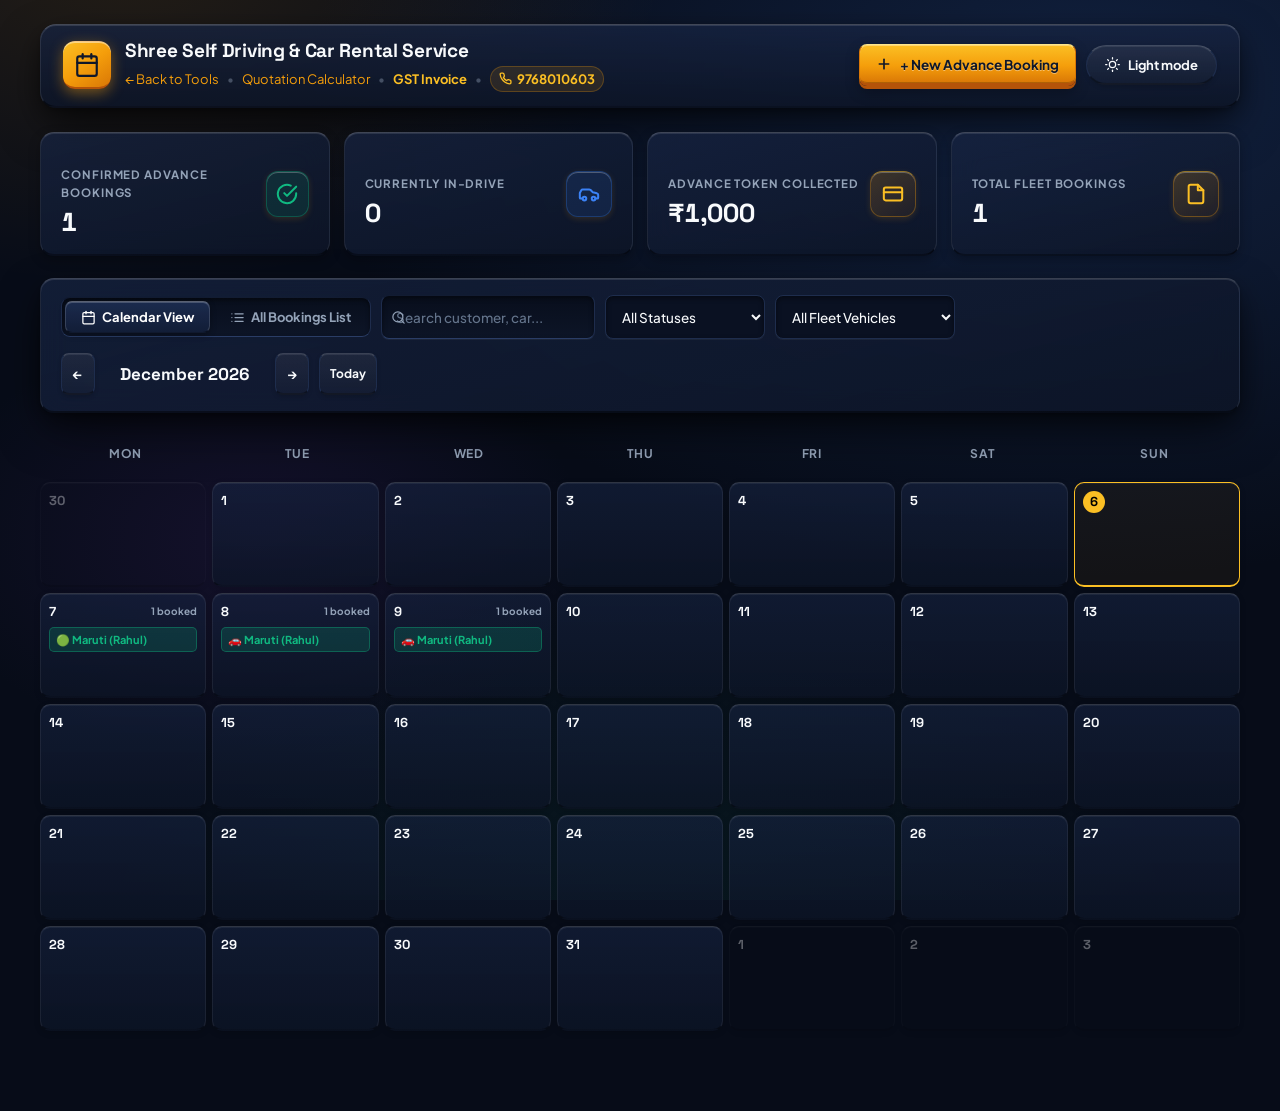
==== calendar/index.html @ 1578ca99 "Auto-sync: update project files (2026-11-17 01:02:43)" ====
<!DOCTYPE html>
<html lang="en">
<head>
<meta charset="utf-8">
<meta name="viewport" content="width=device-width, initial-scale=1">
<title>Booking Calendar &amp; Advance Bookings - Shree Self Driving</title>
<link rel="stylesheet" href="../styles.css">
<script src="../theme.js"></script>
<style>
/* Calendar & Bookings Dedicated Styling */
.cal-layout {
  display: flex;
  flex-direction: column;
  gap: 22px;
  margin-top: 18px;
}
.kpi-grid {
  display: grid;
  grid-template-columns: repeat(auto-fit, minmax(210px, 1fr));
  gap: 14px;
}
.kpi-card {
  padding: 18px 20px;
  display: flex;
  align-items: center;
  justify-content: space-between;
  border-radius: 14px;
  position: relative;
  overflow: hidden;
  background: linear-gradient(165deg, rgba(23, 36, 66, 0.75) 0%, rgba(13, 21, 39, 0.88) 100%);
  border: 1px solid rgba(255, 255, 255, 0.08);
  border-top: 1px solid rgba(255, 255, 255, 0.2);
  border-bottom: 2px solid rgba(0, 0, 0, 0.45);
  box-shadow: 0 4px 12px rgba(0, 0, 0, 0.25), inset 0 1px 0 rgba(255, 255, 255, 0.1);
  transition: transform 0.22s cubic-bezier(0.16, 1, 0.3, 1), box-shadow 0.22s ease, border-color 0.2s ease;
}
[data-theme="light"] .kpi-card {
  background: linear-gradient(165deg, #ffffff 0%, #f8fafc 100%);
  border: 1px solid #cbd5e1;
  border-top: 1px solid #ffffff;
  border-bottom: 2px solid #cbd5e1;
  box-shadow: 0 4px 12px rgba(15, 23, 42, 0.06), inset 0 1px 0 #ffffff;
}
.kpi-card:hover {
  transform: translateY(-3.5px);
  border-color: rgba(245, 158, 11, 0.45);
  box-shadow: 0 10px 24px rgba(0, 0, 0, 0.35), 0 0 16px rgba(245, 158, 11, 0.15), inset 0 1px 0 rgba(255, 255, 255, 0.2);
}
.kpi-info h4 {
  font-size: 11.5px;
  font-weight: 700;
  color: var(--text-muted);
  text-transform: uppercase;
  letter-spacing: 0.08em;
  margin-bottom: 6px;
}
.kpi-val {
  font-family: var(--font-display);
  font-size: 26px;
  font-weight: 800;
  color: var(--text-main);
  line-height: 1.1;
}
.kpi-icon {
  width: 46px;
  height: 46px;
  border-radius: 12px;
  display: flex;
  align-items: center;
  justify-content: center;
  background: linear-gradient(145deg, rgba(245, 158, 11, 0.2) 0%, rgba(217, 119, 6, 0.08) 100%);
  border: 1px solid rgba(245, 158, 11, 0.3);
  border-top: 1px solid rgba(251, 191, 36, 0.5);
  box-shadow: 0 2px 6px rgba(245, 158, 11, 0.15), inset 0 1px 0 rgba(255, 255, 255, 0.25);
  color: var(--accent-gold);
}
.kpi-card.emerald .kpi-icon { color: var(--emerald); background: var(--emerald-bg); border-color: rgba(16,185,129,0.3); }
.kpi-card.blue .kpi-icon { color: var(--blue); background: rgba(59,130,246,0.12); border-color: rgba(59,130,246,0.25); }

/* Control & Filter Bar */
.cal-toolbar {
  display: flex;
  flex-wrap: wrap;
  align-items: center;
  justify-content: space-between;
  gap: 14px;
  padding: 16px 20px;
  border-radius: 14px;
  border-top: 1px solid rgba(255, 255, 255, 0.18);
  box-shadow: var(--shadow-3d-card);
}
.cal-tools-left, .cal-tools-right {
  display: flex;
  align-items: center;
  gap: 10px;
  flex-wrap: wrap;
}
.view-tabs {
  display: flex;
  background: linear-gradient(180deg, #080e1c 0%, #0d1527 100%);
  border: 1px solid #1e2c4c;
  border-top: 1px solid #121c32;
  border-bottom: 1px solid #2a3d66;
  border-radius: 9px;
  padding: 3px;
  gap: 4px;
  box-shadow: inset 0 2px 4px rgba(0, 0, 0, 0.45);
}
.view-tab {
  padding: 7px 15px;
  font-size: 13px;
  font-weight: 700;
  border-radius: 7px;
  border: 1px solid transparent;
  background: transparent;
  color: var(--text-muted);
  cursor: pointer;
  transition: all 0.15s cubic-bezier(0.16, 1, 0.3, 1);
  display: inline-flex;
  align-items: center;
  gap: 6px;
}
.view-tab.active {
  background: linear-gradient(180deg, rgba(30, 48, 86, 0.85) 0%, rgba(19, 30, 56, 0.95) 100%);
  color: #ffffff;
  box-shadow: 0 2px 6px rgba(0, 0, 0, 0.3), inset 0 1px 0 rgba(255, 255, 255, 0.2);
  border: 1px solid rgba(255, 255, 255, 0.15);
  border-top: 1px solid rgba(255, 255, 255, 0.3);
  border-bottom: 1.5px solid rgba(0, 0, 0, 0.4);
}
.search-input {
  background: var(--input-bg);
  border: 1px solid var(--border);
  color: var(--text-main);
  padding: 7px 14px 7px 32px;
  border-radius: 8px;
  font-size: 13.5px;
  width: 220px;
  transition: border-color 0.15s;
}
.search-wrap {
  position: relative;
  display: flex;
  align-items: center;
}
.search-icon {
  position: absolute;
  left: 10px;
  width: 15px;
  height: 15px;
  color: var(--text-muted);
  pointer-events: none;
}

/* Month Navigation */
.month-nav {
  display: flex;
  align-items: center;
  gap: 10px;
}
.month-title {
  font-family: var(--font-display);
  font-size: 17px;
  font-weight: 800;
  color: var(--text-main);
  min-width: 160px;
  text-align: center;
}

/* Calendar Grid View */
.cal-month-wrap {
  display: flex;
  flex-direction: column;
  gap: 8px;
}
.cal-weekdays {
  display: grid;
  grid-template-columns: repeat(7, 1fr);
  text-align: center;
  padding: 10px 0;
  font-size: 12px;
  font-weight: 700;
  color: var(--text-muted);
  text-transform: uppercase;
  letter-spacing: 0.05em;
}
.cal-grid {
  display: grid;
  grid-template-columns: repeat(7, 1fr);
  gap: 6px;
}
.cal-day {
  min-height: 105px;
  background: linear-gradient(180deg, rgba(23, 36, 66, 0.6) 0%, rgba(13, 21, 39, 0.75) 100%);
  border: 1px solid rgba(255, 255, 255, 0.07);
  border-top: 1px solid rgba(255, 255, 255, 0.15);
  border-bottom: 2px solid rgba(0, 0, 0, 0.35);
  border-radius: 10px;
  padding: 8px;
  display: flex;
  flex-direction: column;
  gap: 5px;
  transition: all 0.2s cubic-bezier(0.16, 1, 0.3, 1);
  position: relative;
  cursor: pointer;
  box-shadow: 0 2px 6px rgba(0,0,0,0.15), inset 0 1px 0 rgba(255,255,255,0.06);
}
.cal-day:hover {
  transform: translateY(-2px);
  background: linear-gradient(180deg, rgba(27, 42, 77, 0.8) 0%, rgba(17, 26, 48, 0.9) 100%);
  border-color: var(--accent);
  box-shadow: 0 6px 14px rgba(0,0,0,0.3), 0 0 14px rgba(245, 158, 11, 0.15);
}
.cal-day.other-month {
  opacity: 0.35;
  background: transparent;
}
.cal-day.today {
  border-color: var(--accent-gold);
  background: rgba(245, 158, 11, 0.05);
}
.cal-day.today .day-num {
  background: var(--accent-gold);
  color: #000;
  font-weight: 800;
  border-radius: 50%;
  width: 22px;
  height: 22px;
  display: flex;
  align-items: center;
  justify-content: center;
}
.day-head {
  display: flex;
  justify-content: space-between;
  align-items: center;
  font-size: 12px;
  font-weight: 700;
}
.day-num {
  font-family: var(--font-display);
  font-size: 13px;
  color: var(--text-main);
}
.day-events {
  display: flex;
  flex-direction: column;
  gap: 4px;
  overflow: hidden;
}
.event-chip {
  font-size: 11px;
  font-weight: 700;
  padding: 3px 6px;
  border-radius: 5px;
  white-space: nowrap;
  overflow: hidden;
  text-overflow: ellipsis;
  display: flex;
  align-items: center;
  gap: 4px;
}
.event-chip.confirmed {
  background: rgba(16, 185, 129, 0.18);
  color: var(--emerald);
  border: 1px solid rgba(16, 185, 129, 0.35);
}
.event-chip.active {
  background: rgba(59, 130, 246, 0.18);
  color: #60a5fa;
  border: 1px solid rgba(59, 130, 246, 0.35);
}
.event-chip.completed {
  background: rgba(148, 163, 184, 0.15);
  color: var(--text-muted);
  border: 1px solid var(--border);
}
.event-chip.cancelled {
  background: rgba(239, 68, 68, 0.15);
  color: #f87171;
  border: 1px solid rgba(239, 68, 68, 0.35);
}

/* List / Table View */
.booking-list {
  display: flex;
  flex-direction: column;
  gap: 12px;
}
.booking-card {
  padding: 16px 20px;
  border-radius: 12px;
  display: grid;
  grid-template-columns: 2fr 2fr 1.5fr 1fr auto;
  gap: 16px;
  align-items: center;
  background: linear-gradient(165deg, rgba(23, 36, 66, 0.7) 0%, rgba(13, 21, 39, 0.85) 100%);
  border: 1px solid rgba(255, 255, 255, 0.08);
  border-top: 1px solid rgba(255, 255, 255, 0.18);
  border-bottom: 2px solid rgba(0, 0, 0, 0.45);
  box-shadow: 0 4px 10px rgba(0, 0, 0, 0.2), inset 0 1px 0 rgba(255, 255, 255, 0.08);
  transition: transform 0.2s cubic-bezier(0.16, 1, 0.3, 1), box-shadow 0.2s ease, border-color 0.2s ease;
}
.booking-card:hover {
  transform: translateY(-2.5px);
  border-color: rgba(245, 158, 11, 0.45);
  box-shadow: 0 8px 18px rgba(0, 0, 0, 0.35), 0 0 14px rgba(245, 158, 11, 0.12);
}
.b-cust h3 {
  font-size: 15px;
  font-weight: 800;
  color: var(--text-main);
  margin-bottom: 3px;
  display: flex;
  align-items: center;
  gap: 6px;
}
.b-phone {
  font-size: 13px;
  color: var(--text-muted);
  font-family: var(--font-mono);
}
.b-veh {
  display: flex;
  flex-direction: column;
  gap: 2px;
}
.b-veh-name {
  font-size: 14px;
  font-weight: 700;
  color: var(--accent-gold);
}
.b-veh-dates {
  font-size: 12.5px;
  color: var(--text-muted);
}
.b-fin {
  display: flex;
  flex-direction: column;
  gap: 3px;
}
.b-token {
  font-size: 13px;
  font-weight: 700;
  color: var(--emerald);
}
.b-bal {
  font-size: 12px;
  color: var(--text-muted);
}
.status-badge {
  display: inline-flex;
  align-items: center;
  gap: 5px;
  font-size: 11.5px;
  font-weight: 700;
  padding: 4px 10px;
  border-radius: 20px;
  text-transform: uppercase;
  letter-spacing: 0.05em;
  width: fit-content;
}
.status-badge.confirmed { background: rgba(16, 185, 129, 0.15); color: var(--emerald); border: 1px solid rgba(16, 185, 129, 0.35); }
.status-badge.active { background: rgba(59, 130, 246, 0.15); color: #60a5fa; border: 1px solid rgba(59, 130, 246, 0.35); }
.status-badge.completed { background: rgba(148, 163, 184, 0.15); color: var(--text-muted); border: 1px solid var(--border); }
.status-badge.cancelled { background: rgba(239, 68, 68, 0.15); color: #f87171; border: 1px solid rgba(239, 68, 68, 0.35); }

.b-actions {
  display: flex;
  align-items: center;
  gap: 6px;
}
.btn-icon {
  width: 34px;
  height: 34px;
  padding: 0;
  display: inline-flex;
  align-items: center;
  justify-content: center;
  border-radius: 8px;
}

/* Conflict Alert */
.conflict-alert {
  padding: 10px 14px;
  background: rgba(239, 68, 68, 0.15);
  border: 1px solid rgba(239, 68, 68, 0.4);
  color: #fca5a5;
  border-radius: 8px;
  font-size: 13px;
  font-weight: 600;
  display: none;
  align-items: center;
  gap: 8px;
  margin-top: 10px;
}
.conflict-alert.show {
  display: flex;
}

@media (max-width: 900px) {
  .booking-card {
    grid-template-columns: 1fr;
    gap: 12px;
  }
  .cal-day {
    min-height: 80px;
    padding: 4px;
  }
  .b-actions {
    flex-wrap: wrap;
  }
}

/* ==========================================================================
   Light Mode Complete Visibility & Contrast Audit Overrides for Calendar
   ========================================================================== */
[data-theme="light"] .cal-toolbar {
  background: #ffffff !important;
  border: 1.5px solid #cbd5e1 !important;
  box-shadow: 0 4px 14px rgba(15, 23, 42, 0.08) !important;
}

[data-theme="light"] .view-tabs {
  background: #f1f5f9 !important;
  border: 1.5px solid #cbd5e1 !important;
  box-shadow: inset 0 2px 4px rgba(15, 23, 42, 0.08) !important;
}

[data-theme="light"] .view-tab {
  color: #334155 !important;
  font-weight: 700 !important;
}

[data-theme="light"] .view-tab:hover {
  color: #0f172a !important;
  background: rgba(0, 0, 0, 0.04) !important;
}

[data-theme="light"] .view-tab.active {
  background: #ffffff !important;
  color: #0f172a !important;
  border: 1.5px solid #94a3b8 !important;
  box-shadow: 0 2px 6px rgba(15, 23, 42, 0.14) !important;
}

[data-theme="light"] .search-input {
  background: #ffffff !important;
  border: 1.5px solid #94a3b8 !important;
  color: #020617 !important;
  font-weight: 700 !important;
}

[data-theme="light"] .search-input::placeholder {
  color: #64748b !important;
}

[data-theme="light"] .search-icon {
  color: #475569 !important;
}

[data-theme="light"] .month-title {
  color: #020617 !important;
  font-weight: 800 !important;
}

[data-theme="light"] .cal-weekdays {
  color: #1e293b !important;
  font-weight: 800 !important;
}

[data-theme="light"] .cal-day {
  background: #ffffff !important;
  border: 1.5px solid #cbd5e1 !important;
  box-shadow: 0 2px 6px rgba(15, 23, 42, 0.05) !important;
}

[data-theme="light"] .cal-day:hover {
  background: #f8fafc !important;
  border-color: #b45309 !important;
  box-shadow: 0 6px 16px rgba(15, 23, 42, 0.1) !important;
}

[data-theme="light"] .cal-day.today {
  background: #fffbeb !important;
  border: 2px solid #d97706 !important;
}

[data-theme="light"] .cal-day.today .day-num {
  background: #d97706 !important;
  color: #ffffff !important;
  font-weight: 900 !important;
}

[data-theme="light"] .cal-day.other-month {
  background: #f1f5f9 !important;
  border-color: #e2e8f0 !important;
  opacity: 0.65 !important;
}

[data-theme="light"] .cal-day.other-month .day-num {
  color: #64748b !important;
}

[data-theme="light"] .day-num {
  color: #020617 !important;
  font-weight: 800 !important;
}

/* Event Chips inside Calendar Days */
[data-theme="light"] .event-chip.confirmed {
  background: #d1fae5 !important;
  color: #065f46 !important;
  border: 1px solid #10b981 !important;
  font-weight: 800 !important;
}

[data-theme="light"] .event-chip.active {
  background: #dbeafe !important;
  color: #1e40af !important;
  border: 1px solid #3b82f6 !important;
  font-weight: 800 !important;
}

[data-theme="light"] .event-chip.completed {
  background: #e2e8f0 !important;
  color: #1e293b !important;
  border: 1px solid #94a3b8 !important;
  font-weight: 800 !important;
}

[data-theme="light"] .event-chip.cancelled {
  background: #fee2e2 !important;
  color: #991b1b !important;
  border: 1px solid #ef4444 !important;
  font-weight: 800 !important;
}

/* List / Table View Booking Cards */
[data-theme="light"] .booking-card {
  background: #ffffff !important;
  border: 1.5px solid #cbd5e1 !important;
  box-shadow: 0 4px 14px rgba(15, 23, 42, 0.06) !important;
}

[data-theme="light"] .booking-card:hover {
  background: #f8fafc !important;
  border-color: #b45309 !important;
  box-shadow: 0 8px 20px rgba(15, 23, 42, 0.12) !important;
}

[data-theme="light"] .b-cust h3 {
  color: #020617 !important;
  font-weight: 800 !important;
}

[data-theme="light"] .b-phone {
  color: #334155 !important;
  font-weight: 700 !important;
}

[data-theme="light"] .b-veh-name {
  color: #92400e !important;
  font-weight: 800 !important;
}

[data-theme="light"] .b-veh-dates {
  color: #334155 !important;
  font-weight: 700 !important;
}

[data-theme="light"] .b-token {
  color: #047857 !important;
  font-weight: 800 !important;
}

[data-theme="light"] .b-bal {
  color: #475569 !important;
  font-weight: 700 !important;
}

/* Status Badges */
[data-theme="light"] .status-badge.confirmed {
  background: #d1fae5 !important;
  color: #065f46 !important;
  border: 1.5px solid #10b981 !important;
}

[data-theme="light"] .status-badge.active {
  background: #dbeafe !important;
  color: #1e40af !important;
  border: 1.5px solid #3b82f6 !important;
}

[data-theme="light"] .status-badge.completed {
  background: #e2e8f0 !important;
  color: #1e293b !important;
  border: 1.5px solid #94a3b8 !important;
}

[data-theme="light"] .status-badge.cancelled {
  background: #fee2e2 !important;
  color: #991b1b !important;
  border: 1.5px solid #ef4444 !important;
}

/* Conflict Alert */
[data-theme="light"] .conflict-alert {
  background: #fee2e2 !important;
  border: 1.5px solid #f87171 !important;
  color: #991b1b !important;
  font-weight: 700 !important;
}

/* KPI Summary Cards in Light Mode */
[data-theme="light"] .kpi-info h4 {
  color: #334155 !important;
  font-weight: 800 !important;
}

[data-theme="light"] .kpi-val {
  color: #020617 !important;
  font-weight: 900 !important;
}

[data-theme="light"] .kpi-icon {
  background: #f1f5f9 !important;
  border: 1.5px solid #cbd5e1 !important;
  color: #b45309 !important;
}

[data-theme="light"] .kpi-card.emerald .kpi-icon {
  background: #d1fae5 !important;
  border-color: #10b981 !important;
  color: #047857 !important;
}

[data-theme="light"] .kpi-card.blue .kpi-icon {
  background: #dbeafe !important;
  border-color: #3b82f6 !important;
  color: #1d4ed8 !important;
}

/* Modal in Light Mode */
[data-theme="light"] .modal-box {
  background: #ffffff !important;
  border: 1.5px solid #cbd5e1 !important;
  color: #020617 !important;
}

[data-theme="light"] .modal-box h2,
[data-theme="light"] .modal-box h3 {
  color: #020617 !important;
  font-weight: 900 !important;
}

[data-theme="light"] .modal-box label {
  color: #0f172a !important;
  font-weight: 700 !important;
}

</style>
</head>
<body>
<div class="wrap">
  <!-- ================= BRAND BAR ================= -->
  <header class="brandbar">
    <div class="brand-left">
      <div class="brand-icon-badge" aria-hidden="true">
        <svg viewBox="0 0 24 24" fill="none" stroke="currentColor" stroke-width="2" stroke-linecap="round" stroke-linejoin="round">
          <rect x="3" y="4" width="18" height="18" rx="2" ry="2"/><line x1="16" y1="2" x2="16" y2="6"/><line x1="8" y1="2" x2="8" y2="6"/><line x1="3" y1="10" x2="21" y2="10"/>
        </svg>
      </div>
      <div class="brand-text">
        <h1>Shree Self Driving &amp; Car Rental Service</h1>
        <p>
          <a href="../index.html">&larr; Back to Tools</a>
          <span style="opacity:.4;">&bull;</span>
          <a href="../quote/index.html">Quotation Calculator</a>
          <span style="opacity:.4;">&bull;</span>
          <a href="../invoice/index.html" style="color:var(--accent-gold); font-weight:700;">GST Invoice</a>
          <span style="opacity:.4;">&bull;</span>
          <a href="tel:9768010603" class="brand-phone-pill" title="Bookings">
            <svg viewBox="0 0 24 24" width="13" height="13" fill="none" stroke="currentColor" stroke-width="2.5" stroke-linecap="round" stroke-linejoin="round" aria-hidden="true"><path d="M22 16.92v3a2 2 0 0 1-2.18 2 19.79 19.79 0 0 1-8.63-3.07 19.5 19.5 0 0 1-6-6 19.79 19.79 0 0 1-3.07-8.67A2 2 0 0 1 4.11 2h3a2 2 0 0 1 2 1.72 12.84 12.84 0 0 0 .7 2.81 2 2 0 0 1-.45 2.11L8.09 9.91a16 16 0 0 0 6 6l1.27-1.27a2 2 0 0 1 2.11-.45 12.84 12.84 0 0 0 2.81.7A2 2 0 0 1 22 16.92z"/></svg>
            9768010603
          </a>
        </p>
      </div>
    </div>
    <div class="brand-actions">
      <button class="btn primary" id="btnOpenNewBooking" type="button" style="padding:8px 16px; font-weight:700;">
        <svg viewBox="0 0 24 24" width="16" height="16" fill="none" stroke="currentColor" stroke-width="2.5" stroke-linecap="round" stroke-linejoin="round"><line x1="12" y1="5" x2="12" y2="19"/><line x1="5" y1="12" x2="19" y2="12"/></svg>
        + New Advance Booking
      </button>
      <button class="theme-toggle" type="button" data-theme-toggle aria-label="Toggle theme">Light mode</button>
    </div>
  </header>

  <!-- ================= LAYOUT ================= -->
  <main class="cal-layout">
    
    <!-- KPI SUMMARY CARDS -->
    <div class="kpi-grid">
      <div class="card kpi-card emerald">
        <div class="kpi-info">
          <h4>Confirmed Advance Bookings</h4>
          <div class="kpi-val mono-nums" id="kpiConfirmed">0</div>
        </div>
        <div class="kpi-icon">
          <svg viewBox="0 0 24 24" width="22" height="22" fill="none" stroke="currentColor" stroke-width="2.2" stroke-linecap="round" stroke-linejoin="round"><path d="M22 11.08V12a10 10 0 1 1-5.93-9.14"/><polyline points="22 4 12 14.01 9 11.01"/></svg>
        </div>
      </div>
      <div class="card kpi-card blue">
        <div class="kpi-info">
          <h4>Currently In-Drive</h4>
          <div class="kpi-val mono-nums" id="kpiActive">0</div>
        </div>
        <div class="kpi-icon">
          <svg viewBox="0 0 24 24" width="22" height="22" fill="none" stroke="currentColor" stroke-width="2.2" stroke-linecap="round" stroke-linejoin="round"><path d="M19 17h2c.6 0 1-.4 1-1v-3c0-.9-.7-1.7-1.5-1.9C18.7 10.6 16 10 16 10s-1.3-1.4-2.2-2.3c-.5-.4-1.1-.7-1.8-.7H5c-.6 0-1.1.4-1.4.9l-1.5 2.8C2.1 10.8 2 11 2 11.2V16c0 .6.4 1 1 1h2"/><circle cx="7" cy="17" r="2"/><circle cx="17" cy="17" r="2"/></svg>
        </div>
      </div>
      <div class="card kpi-card">
        <div class="kpi-info">
          <h4>Advance Token Collected</h4>
          <div class="kpi-val mono-nums" id="kpiToken">₹0</div>
        </div>
        <div class="kpi-icon">
          <svg viewBox="0 0 24 24" width="22" height="22" fill="none" stroke="currentColor" stroke-width="2.2" stroke-linecap="round" stroke-linejoin="round"><rect x="2" y="5" width="20" height="14" rx="2"/><line x1="2" y1="10" x2="22" y2="10"/></svg>
        </div>
      </div>
      <div class="card kpi-card">
        <div class="kpi-info">
          <h4>Total Fleet Bookings</h4>
          <div class="kpi-val mono-nums" id="kpiTotal">0</div>
        </div>
        <div class="kpi-icon">
          <svg viewBox="0 0 24 24" width="22" height="22" fill="none" stroke="currentColor" stroke-width="2.2" stroke-linecap="round" stroke-linejoin="round"><path d="M14 2H6a2 2 0 0 0-2 2v16a2 2 0 0 0 2 2h12a2 2 0 0 0 2-2V8z"/><polyline points="14 2 14 8 20 8"/></svg>
        </div>
      </div>
    </div>

    <!-- TOOLBAR & VIEW SWITCHER -->
    <div class="card cal-toolbar">
      <div class="cal-tools-left">
        <div class="view-tabs">
          <button type="button" class="view-tab active" id="tabCalendar" data-view="calendar">
            <svg viewBox="0 0 24 24" width="15" height="15" fill="none" stroke="currentColor" stroke-width="2" stroke-linecap="round" stroke-linejoin="round"><rect x="3" y="4" width="18" height="18" rx="2" ry="2"/><line x1="16" y1="2" x2="16" y2="6"/><line x1="8" y1="2" x2="8" y2="6"/><line x1="3" y1="10" x2="21" y2="10"/></svg>
            Calendar View
          </button>
          <button type="button" class="view-tab" id="tabList" data-view="list">
            <svg viewBox="0 0 24 24" width="15" height="15" fill="none" stroke="currentColor" stroke-width="2" stroke-linecap="round" stroke-linejoin="round"><line x1="8" y1="6" x2="21" y2="6"/><line x1="8" y1="12" x2="21" y2="12"/><line x1="8" y1="18" x2="21" y2="18"/><line x1="3" y1="6" x2="3.01" y2="6"/><line x1="3" y1="12" x2="3.01" y2="12"/><line x1="3" y1="18" x2="3.01" y2="18"/></svg>
            All Bookings List
          </button>
        </div>

        <div class="search-wrap">
          <svg class="search-icon" viewBox="0 0 24 24" fill="none" stroke="currentColor" stroke-width="2" stroke-linecap="round" stroke-linejoin="round"><circle cx="11" cy="11" r="8"/><line x1="21" y1="21" x2="16.65" y2="16.65"/></svg>
          <input type="text" class="search-input" id="searchBox" placeholder="Search customer, car...">
        </div>

        <select id="filterStatus" class="search-input" style="width:160px; padding-left:12px;">
          <option value="">All Statuses</option>
          <option value="confirmed">Confirmed / Advance Paid</option>
          <option value="active">Active / In-Drive</option>
          <option value="completed">Completed / Returned</option>
          <option value="cancelled">Cancelled</option>
        </select>

        <select id="filterVehicle" class="search-input" style="width:180px; padding-left:12px;">
          <option value="">All Fleet Vehicles</option>
        </select>
      </div>

      <div class="cal-tools-right">
        <div class="month-nav" id="monthNav">
          <button class="btn ghost btn-icon" id="btnPrevMonth" title="Previous Month">&larr;</button>
          <div class="month-title" id="monthDisplay">Month Year</div>
          <button class="btn ghost btn-icon" id="btnNextMonth" title="Next Month">&rarr;</button>
          <button class="btn ghost" id="btnToday" style="padding:5px 10px; font-size:12px;">Today</button>
        </div>
      </div>
    </div>

    <!-- CALENDAR MONTH VIEW CONTAINER -->
    <div id="viewCalendarContainer" class="cal-month-wrap">
      <div class="cal-weekdays">
        <div>Mon</div><div>Tue</div><div>Wed</div><div>Thu</div><div>Fri</div><div>Sat</div><div>Sun</div>
      </div>
      <div class="cal-grid" id="calendarGrid"></div>
    </div>

    <!-- LIST VIEW CONTAINER -->
    <div id="viewListContainer" class="booking-list" style="display:none;"></div>

  </main>
</div>

<!-- ================= MODAL: ADD / EDIT ADVANCE BOOKING ================= -->
<div id="modalBooking" class="modal-backdrop" style="display:none;" role="dialog" aria-modal="true" aria-labelledby="modalBookingTitle">
  <div class="modal-box card" style="max-width:620px;">
    <div style="display:flex; justify-content:space-between; align-items:center; margin-bottom:18px;">
      <h3 id="modalBookingTitle" style="font-family:var(--font-display); font-size:20px; font-weight:800; color:var(--text-main); margin:0;">
        New Advance Booking
      </h3>
      <button type="button" class="btn ghost btn-icon" id="btnCloseBookingModal">&times;</button>
    </div>

    <form id="formBooking" autocomplete="off">
      <input type="hidden" id="bId" value="">

      <!-- Section: Customer -->
      <div class="grid2">
        <div class="field">
          <label for="bCustomerName">Customer Name *</label>
          <input type="text" id="bCustomerName" required placeholder="e.g. Rahul Sharma">
        </div>
        <div class="field">
          <label for="bCustomerPhone">WhatsApp Number *</label>
          <input type="tel" id="bCustomerPhone" required placeholder="e.g. 9876543210 (10 digits)">
        </div>
      </div>

      <!-- Section: Vehicle -->
      <div class="grid2">
        <div class="field">
          <label for="bVehicleSelect">Select Fleet Vehicle</label>
          <select id="bVehicleSelect">
            <option value="">-- Choose from Presets or Type Below --</option>
          </select>
        </div>
        <div class="field">
          <label for="bVehicleName">Vehicle Name *</label>
          <input type="text" id="bVehicleName" required placeholder="e.g. Swift VXi / WagonR / Ertiga">
        </div>
      </div>

      <!-- Section: Dates & Times -->
      <div class="grid2">
        <div class="field">
          <label for="bPickupDate">Pickup Date &amp; Time *</label>
          <div style="display:flex; gap:6px;">
            <input type="date" id="bPickupDate" required style="flex:1;">
            <input type="time" id="bPickupTime" value="10:00" style="width:110px;">
          </div>
        </div>
        <div class="field">
          <label for="bReturnDate">Return Date &amp; Time *</label>
          <div style="display:flex; gap:6px;">
            <input type="date" id="bReturnDate" required style="flex:1;">
            <input type="time" id="bReturnTime" value="20:00" style="width:110px;">
          </div>
        </div>
      </div>

      <!-- Live Vehicle Conflict Alert -->
      <div id="bConflictAlert" class="conflict-alert" role="alert">
        <svg viewBox="0 0 24 24" width="18" height="18" fill="none" stroke="currentColor" stroke-width="2"><path d="m21.73 18-8-14a2 2 0 0 0-3.48 0l-8 14A2 2 0 0 0 4 21h16a2 2 0 0 0 1.73-3Z"/><line x1="12" y1="9" x2="12" y2="13"/><line x1="12" y1="17" x2="12.01" y2="17"/></svg>
        <span id="bConflictText">Warning: This vehicle is already booked for overlapping dates!</span>
      </div>

      <!-- Section: Financials -->
      <div class="grid2" style="margin-top:12px;">
        <div class="field">
          <label for="bTotalAmount">Total Estimated Rental (₹)</label>
          <input type="number" id="bTotalAmount" placeholder="e.g. 6000" min="0">
        </div>
        <div class="field">
          <label for="bTokenAmount">Advance Token Paid (₹)</label>
          <input type="number" id="bTokenAmount" placeholder="e.g. 1000" min="0">
        </div>
      </div>

      <div class="grid2">
        <div class="field">
          <label for="bBalanceAmount">Balance Due at Handover (₹)</label>
          <input type="text" id="bBalanceAmount" readonly style="font-weight:700; color:var(--emerald); cursor:not-allowed;" value="₹0">
        </div>
        <div class="field">
          <label for="bStatus">Booking Status</label>
          <select id="bStatus">
            <option value="confirmed">Confirmed / Advance Paid</option>
            <option value="active">Active / In-Drive (Picked Up)</option>
            <option value="completed">Completed / Returned</option>
            <option value="cancelled">Cancelled</option>
          </select>
        </div>
      </div>

      <div class="field">
        <label for="bLocation">📍 Car Delivery Location</label>
        <input type="text" id="bLocation" list="bLocationList" placeholder="e.g. Panvel Station / Khanda Colony / Client Doorstep (or Office Pickup)">
        <datalist id="bLocationList"></datalist>
      </div>

      <div style="display:flex; justify-content:flex-end; gap:10px; margin-top:18px;">
        <button type="button" class="btn ghost" id="btnCancelBooking">Cancel</button>
        <button type="button" class="btn primary" id="btnSaveBooking" style="padding:10px 22px; font-weight:700;">
          Save Booking
        </button>
      </div>
    </form>
  </div>
</div>

<script src="../calc.js?v=20261117_05"></script>
<script>
(function () {
  'use strict';

  var BOOKINGS_KEY = 'sdr-bookings';
  var VEH_KEY = 'sdr-vehicles';

  var $ = function (id) { return document.getElementById(id); };
  var val = function (id) { return ($(id).value || '').trim(); };
  var esc = function (s) {
    return String(s == null ? '' : s).replace(/[&<>"']/g, function (c) {
      return { '&': '&amp;', '<': '&lt;', '>': '&gt;', '"': '&quot;', "'": '&#39;' }[c];
    });
  };

  var currentYear = new Date().getFullYear();
  var currentMonth = new Date().getMonth(); // 0-indexed
  var activeView = 'calendar'; // 'calendar' | 'list'

  /* Clean Phone Number Sanitizer */
  function cleanPhone(raw) {
    if (!raw) return '';
    var num = String(raw).replace(/\D/g, '');
    if (!num) return '';
    if (num.length === 11 && num.charAt(0) === '0') num = num.substring(1);
    if (num.length === 13 && num.substring(0, 3) === '910') num = '91' + num.substring(3);
    if (num.length === 10) num = '91' + num;
    return num;
  }

  /* Storage Operations */
  function loadBookings() {
    try {
      var data = localStorage.getItem(BOOKINGS_KEY);
      if (data) {
        var parsed = JSON.parse(data);
        if (Array.isArray(parsed)) return parsed;
      }
    } catch (e) {}
    // Seed initial realistic bookings if completely fresh
    var now = new Date();
    var y = now.getFullYear();
    var m = (now.getMonth() + 1).toString().padStart(2, '0');
    var d1 = Math.min(25, now.getDate() + 1).toString().padStart(2, '0');
    var d2 = Math.min(28, now.getDate() + 3).toString().padStart(2, '0');
    
    var initial = [
      {
        id: 'bk-' + Date.now(),
        customerName: 'Rahul Sharma',
        customerPhone: '9820198201',
        vehicleName: 'Maruti Swift VXi',
        pickupDate: y + '-' + m + '-' + d1,
        pickupTime: '10:00',
        returnDate: y + '-' + m + '-' + d2,
        returnTime: '20:00',
        totalAmount: 5500,
        tokenAmount: 1000,
        status: 'confirmed',
        location: 'Sector 17, Khanda Colony, Panvel',
        createdAt: new Date().toISOString()
      }
    ];
    saveBookings(initial);
    return initial;
  }

  function saveBookings(list) {
    try {
      localStorage.setItem(BOOKINGS_KEY, JSON.stringify(list));
    } catch (e) {}
  }

  var DEFAULT_FLEET = [
    { id: 'swift-vxi', name: 'Maruti Swift VXi', regNo: 'MH 46 BV 1001', fuel: 'Petrol', seats: '5 Seater', ratePerDay: '2000', extraHourRate: '150', kmPerDay: '300', extraKMRate: '9', token: '1000', deposit: '3000', deliveryCharges: '0', washingCharges: '0' },
    { id: 'wagonr-zxi', name: 'Maruti WagonR ZXi', regNo: 'MH 46 BV 1002', fuel: 'Petrol / CNG', seats: '5 Seater', ratePerDay: '1800', extraHourRate: '120', kmPerDay: '300', extraKMRate: '8', token: '1000', deposit: '3000', deliveryCharges: '0', washingCharges: '0' },
    { id: 'ertiga-zxi', name: 'Maruti Ertiga ZXi', regNo: 'MH 46 BV 1003', fuel: 'Petrol / CNG', seats: '7 Seater', ratePerDay: '3000', extraHourRate: '200', kmPerDay: '300', extraKMRate: '11', token: '1500', deposit: '4000', deliveryCharges: '0', washingCharges: '0' },
    { id: 'creta-sx', name: 'Hyundai Creta SX', regNo: 'MH 46 BV 1004', fuel: 'Diesel', seats: '5 Seater', ratePerDay: '3500', extraHourRate: '250', kmPerDay: '300', extraKMRate: '12', token: '2000', deposit: '5000', deliveryCharges: '0', washingCharges: '0' },
    { id: 'thar-4x4', name: 'Mahindra Thar 4x4', regNo: 'MH 46 BV 1005', fuel: 'Diesel AT', seats: '4 Seater', ratePerDay: '4500', extraHourRate: '300', kmPerDay: '300', extraKMRate: '15', token: '2000', deposit: '6000', deliveryCharges: '0', washingCharges: '0' },
    { id: 'scorpio-n', name: 'Mahindra Scorpio-N', regNo: 'MH 46 BV 1006', fuel: 'Diesel', seats: '7 Seater', ratePerDay: '4000', extraHourRate: '250', kmPerDay: '300', extraKMRate: '14', token: '2000', deposit: '5000', deliveryCharges: '0', washingCharges: '0' }
  ];

  function loadVehicles() {
    if (window.RentalCalc && typeof window.RentalCalc.loadFleet === 'function') {
      try {
        return window.RentalCalc.loadFleet();
      } catch (e) {
        console.warn('RentalCalc.loadFleet error:', e);
      }
    }
    try {
      var raw = localStorage.getItem('sdr-vehicles');
      if (raw) {
        var parsed = JSON.parse(raw);
        if (Array.isArray(parsed) && parsed.length > 0) return parsed;
      }
    } catch (e) {}
    return DEFAULT_FLEET.slice();
  }

  function saveVehicles(list) {
    try {
      localStorage.setItem('sdr-vehicles', JSON.stringify(list));
    } catch (e) {}
    if (window.RentalCalc && typeof window.RentalCalc.saveFleet === 'function') {
      try {
        window.RentalCalc.saveFleet(list);
      } catch (e) {}
    }
  }

  function findVehicleHelper(idOrName) {
    if (window.RentalCalc && typeof window.RentalCalc.findVehicle === 'function') {
      try {
        var found = window.RentalCalc.findVehicle(idOrName);
        if (found) return found;
      } catch (e) {}
    }
    var list = loadVehicles();
    var q = String(idOrName || '').toLowerCase().trim();
    return list.find(function (v) {
      return (v.id && v.id.toLowerCase() === q) ||
             (v.name && v.name.toLowerCase() === q) ||
             (v.name && v.name.toLowerCase().indexOf(q) !== -1);
    }) || null;
  }

  /* Populate Vehicle Dropdown in Modal and Filter Bar */
  function populateVehicleSelect() {
    var list = loadVehicles();
    var sel = $('bVehicleSelect');
    if (sel) {
      sel.innerHTML = '<option value="">-- Choose from Fleet Presets or Type Below --</option>';
      list.forEach(function (v) {
        var opt = document.createElement('option');
        opt.value = v.id;
        opt.textContent = v.name + (v.fuel ? ' (' + v.fuel + ')' : '') + (v.ratePerDay ? ' - ₹' + v.ratePerDay + '/day' : '') + (v.regNo ? ' [' + v.regNo + ']' : '');
        sel.appendChild(opt);
      });
    }

    var filterVeh = $('filterVehicle');
    if (filterVeh) {
      var curr = filterVeh.value;
      var h = '<option value="">All Fleet Vehicles</option>';
      list.forEach(function (v) {
        var isSel = (v.name === curr || v.id === curr) ? ' selected' : '';
        h += '<option value="' + esc(v.name) + '"' + isSel + '>' + esc(v.name) + (v.regNo ? ' [' + esc(v.regNo) + ']' : '') + '</option>';
      });
      filterVeh.innerHTML = h;
    }
  }

  $('bVehicleSelect').addEventListener('change', function () {
    var idOrName = this.value;
    if (idOrName) {
      var v = findVehicleHelper(idOrName);
      if (v) {
        $('bVehicleName').value = v.name;
        if (v.token && !val('bTokenAmount')) $('bTokenAmount').value = v.token;
        var p = val('bPickupDate');
        var r = val('bReturnDate');
        if (p && r && v.ratePerDay) {
          var d1 = new Date(p);
          var d2 = new Date(r);
          var diff = d2.getTime() - d1.getTime();
          var days = Math.max(1, Math.round(diff / (1000 * 60 * 60 * 24)));
          $('bTotalAmount').value = days * Number(v.ratePerDay);
        }
        updateBalanceDisplay();
      }
      checkConflict();
    }
  });

  function populateDeliveryPoints() {
    if (!window.RentalCalc || typeof window.RentalCalc.loadDeliveryPoints !== 'function') return;
    var list = window.RentalCalc.loadDeliveryPoints();
    var dl = $('bLocationList');
    if (!dl) return;
    var html = '';
    list.forEach(function (loc) {
      html += '<option value="' + esc(loc) + '">';
    });
    dl.innerHTML = html;
  }

  window.addEventListener('storage', function (e) {
    var vehKey = (window.RentalCalc && window.RentalCalc.VEH_STORAGE_KEY) || 'sdr-vehicles';
    var locKey = (window.RentalCalc && window.RentalCalc.LOC_STORAGE_KEY) || 'sdr-delivery-points';
    if (e.key === vehKey) {
      populateVehicleSelect();
    }
    if (e.key === locKey) {
      populateDeliveryPoints();
    }
  });

  var isHandlingFleetEvent = false;
  window.addEventListener('sdr-fleet-updated', function () {
    if (isHandlingFleetEvent) return;
    isHandlingFleetEvent = true;
    try {
      populateVehicleSelect();
    } finally {
      isHandlingFleetEvent = false;
    }
  });

  var isHandlingPointsEvent = false;
  window.addEventListener('sdr-delivery-points-updated', function () {
    if (isHandlingPointsEvent) return;
    isHandlingPointsEvent = true;
    try {
      populateDeliveryPoints();
    } finally {
      isHandlingPointsEvent = false;
    }
  });

  /* Auto-calculate balance in modal */
  function updateBalanceDisplay() {
    var total = parseFloat(val('bTotalAmount')) || 0;
    var token = parseFloat(val('bTokenAmount')) || 0;
    var bal = Math.max(0, total - token);
    $('bBalanceAmount').value = '₹' + bal.toLocaleString('en-IN');
  }

  $('bTotalAmount').addEventListener('input', updateBalanceDisplay);
  $('bTokenAmount').addEventListener('input', updateBalanceDisplay);

  /* Conflict Detection for overlapping bookings on same vehicle */
  function checkConflict() {
    var veh = val('bVehicleName').toLowerCase();
    var pDate = val('bPickupDate');
    var rDate = val('bReturnDate');
    var bId = val('bId');

    var alertEl = $('bConflictAlert');
    var textEl = $('bConflictText');

    if (!veh || !pDate || !rDate) {
      alertEl.classList.remove('show');
      return false;
    }

    var bookings = loadBookings();
    var conflict = bookings.find(function (b) {
      if (b.id === bId) return false;
      if (b.status === 'cancelled' || b.status === 'completed') return false;
      if ((b.vehicleName || '').toLowerCase() !== veh) return false;

      // Check date overlaps
      var bStart = b.pickupDate;
      var bEnd = b.returnDate;
      return (pDate <= bEnd && rDate >= bStart);
    });

    if (conflict) {
      textEl.textContent = '⚠️ Attention: "' + conflict.vehicleName + '" is already booked by ' + conflict.customerName + ' (' + conflict.pickupDate + ' to ' + conflict.returnDate + ')!';
      alertEl.classList.add('show');
      return true;
    } else {
      alertEl.classList.remove('show');
      return false;
    }
  }

  $('bVehicleName').addEventListener('input', checkConflict);
  $('bPickupDate').addEventListener('change', checkConflict);
  $('bReturnDate').addEventListener('change', checkConflict);

  /* WhatsApp Confirmation Sender */
  function sendWhatsAppConfirmation(b) {
    var clean = cleanPhone(b.customerPhone);
    var balance = Math.max(0, (b.totalAmount || 0) - (b.tokenAmount || 0));

    var lines = [
      '🚗 *SHREE SELF DRIVING & CAR RENTAL SERVICE*',
      '━━━━━━━━━━━━━━━━━━━━',
      '✅ *ADVANCE BOOKING CONFIRMATION*',
      '━━━━━━━━━━━━━━━━━━━━',
      '👤 *Customer:* ' + b.customerName,
      '🚙 *Vehicle:* ' + b.vehicleName,
      '📅 *Pickup:* ' + b.pickupDate + ' (' + (b.pickupTime || '10:00 AM') + ')',
      '📅 *Return:* ' + b.returnDate + ' (' + (b.returnTime || '08:00 PM') + ')',
      '━━━━━━━━━━━━━━━━━━━━',
      '💰 *Estimated Rental:* ₹' + (b.totalAmount || 0).toLocaleString('en-IN'),
      '💳 *Advance Token Received:* ₹' + (b.tokenAmount || 0).toLocaleString('en-IN'),
      '💵 *Balance Due at Handover:* ₹' + balance.toLocaleString('en-IN'),
      '━━━━━━━━━━━━━━━━━━━━',
      '📍 *Car Delivery Location:* ' + (b.location || 'Sector 17, Khanda Colony, Panvel (Office Pickup)'),
      '📞 *Bookings & Enquiries:* +91 9768010603',
      '',
      '🙏 *Thank you for booking with Shree Self Driving! Have a safe trip!*'
    ];

    var text = encodeURIComponent(lines.join('\n'));
    var isMobile = /Android|iPhone|iPad|iPod|Windows Phone|webOS|BlackBerry/i.test(navigator.userAgent);

    if (isMobile) {
      window.location.href = clean ? 'https://wa.me/' + clean + '?text=' + text : 'https://wa.me/?text=' + text;
    } else {
      var deskUrl = clean ? 'https://web.whatsapp.com/send?phone=' + clean + '&text=' + text : 'https://web.whatsapp.com/send?text=' + text;
      var w = window.open(deskUrl, '_blank');
      if (!w || w.closed || typeof w.closed === 'undefined') {
        window.location.href = clean ? 'https://wa.me/' + clean + '?text=' + text : 'https://wa.me/?text=' + text;
      }
    }
  }

  /* Send to Quotation Calculator */
  function openInInvoiceGenerator(b) {
    var p = new URLSearchParams();
    if (b.customerName) p.set('customerName', b.customerName);
    if (b.customerPhone) p.set('customerPhone', b.customerPhone);
    if (b.vehicleName) p.set('vehName', b.vehicleName);
    if (b.pickupDate) p.set('pickupDate', b.pickupDate);
    if (b.returnDate) p.set('returnDate', b.returnDate);
    if (b.location) p.set('deliveryLocation', b.location);
    if (b.tokenAmount) p.set('token', b.tokenAmount);
    if (b.totalAmount) p.set('dayRate', b.totalAmount);
    window.location.href = '../invoice/index.html?' + p.toString();
  }

  function openInQuotationCalculator(b) {
    var params = new URLSearchParams();
    if (b.customerName) params.set('customerName', b.customerName);
    if (b.customerPhone) params.set('customerPhone', b.customerPhone);
    if (b.vehicleName) params.set('vehName', b.vehicleName);
    if (b.pickupDate) params.set('pickupDate', b.pickupDate);
    if (b.returnDate) params.set('returnDate', b.returnDate);
    if (b.location) params.set('deliveryLocation', b.location);
    if (b.tokenAmount) params.set('token', b.tokenAmount);

    window.location.href = '../quote/index.html?' + params.toString();
  }

  /* Render KPI Cards */
  function renderKPIs(list) {
    var confirmed = 0;
    var active = 0;
    var totalToken = 0;

    list.forEach(function (b) {
      if (b.status === 'confirmed') confirmed++;
      if (b.status === 'active') active++;
      if (b.status !== 'cancelled') totalToken += (Number(b.tokenAmount) || 0);
    });

    $('kpiConfirmed').textContent = confirmed;
    $('kpiActive').textContent = active;
    $('kpiToken').textContent = '₹' + totalToken.toLocaleString('en-IN');
    $('kpiTotal').textContent = list.length;
  }

  /* Render Calendar View */
  function renderCalendar(bookings) {
    var grid = $('calendarGrid');
    grid.innerHTML = '';

    var firstDay = new Date(currentYear, currentMonth, 1);
    var lastDay = new Date(currentYear, currentMonth + 1, 0);

    // Days in previous month
    var startDayIndex = (firstDay.getDay() + 6) % 7; // Monday = 0
    var prevMonthLastDay = new Date(currentYear, currentMonth, 0).getDate();

    // Month display label
    var monthNames = ['January', 'February', 'March', 'April', 'May', 'June', 'July', 'August', 'September', 'October', 'November', 'December'];
    $('monthDisplay').textContent = monthNames[currentMonth] + ' ' + currentYear;

    var today = new Date();
    var todayISO = today.getFullYear() + '-' + String(today.getMonth() + 1).padStart(2, '0') + '-' + String(today.getDate()).padStart(2, '0');

    // Filter bookings based on search, status & vehicle filter
    var query = val('searchBox').toLowerCase();
    var statusFilter = $('filterStatus').value;
    var vehFilter = $('filterVehicle') ? $('filterVehicle').value.toLowerCase() : '';

    var filtered = bookings.filter(function (b) {
      if (statusFilter && b.status !== statusFilter) return false;
      if (vehFilter && (b.vehicleName || '').toLowerCase().indexOf(vehFilter) === -1) return false;
      if (query) {
        var match = (b.customerName || '').toLowerCase().indexOf(query) !== -1 ||
                    (b.customerPhone || '').indexOf(query) !== -1 ||
                    (b.vehicleName || '').toLowerCase().indexOf(query) !== -1;
        if (!match) return false;
      }
      return true;
    });

    // Cells from prev month
    for (var i = startDayIndex - 1; i >= 0; i--) {
      var d = prevMonthLastDay - i;
      var cell = document.createElement('div');
      cell.className = 'cal-day other-month';
      cell.innerHTML = '<div class="day-head"><span class="day-num">' + d + '</span></div>';
      grid.appendChild(cell);
    }

    // Current month cells
    for (var day = 1; day <= lastDay.getDate(); day++) {
      var cellDayISO = currentYear + '-' + String(currentMonth + 1).padStart(2, '0') + '-' + String(day).padStart(2, '0');
      var isToday = (cellDayISO === todayISO);

      var cell = document.createElement('div');
      cell.className = 'cal-day' + (isToday ? ' today' : '');
      cell.setAttribute('data-date', cellDayISO);

      var dayBookings = filtered.filter(function (b) {
        return (cellDayISO >= b.pickupDate && cellDayISO <= b.returnDate);
      });

      var eventsHtml = dayBookings.map(function (b) {
        var isPickup = (cellDayISO === b.pickupDate);
        var icon = isPickup ? '🟢' : '🚗';
        return '<div class="event-chip ' + (b.status || 'confirmed') + '" title="' + b.vehicleName + ' - ' + b.customerName + ' (₹' + (b.tokenAmount || 0) + ' Token)">' +
                 icon + ' ' + b.vehicleName.split(' ')[0] + ' (' + b.customerName.split(' ')[0] + ')' +
               '</div>';
      }).join('');

      cell.innerHTML = '<div class="day-head">' +
                         '<span class="day-num">' + day + '</span>' +
                         (dayBookings.length ? '<span style="font-size:10px; color:var(--text-muted);">' + dayBookings.length + ' booked</span>' : '') +
                       '</div>' +
                       '<div class="day-events">' + eventsHtml + '</div>';

      // Click on day cell to quickly add booking on this date
      (function (dateStr) {
        cell.addEventListener('click', function () {
          openAddModal(dateStr);
        });
      })(cellDayISO);

      grid.appendChild(cell);
    }

    // Remaining cells to complete 35 or 42 grid
    var totalCells = startDayIndex + lastDay.getDate();
    var nextMonthDays = (7 - (totalCells % 7)) % 7;
    for (var n = 1; n <= nextMonthDays; n++) {
      var cell = document.createElement('div');
      cell.className = 'cal-day other-month';
      cell.innerHTML = '<div class="day-head"><span class="day-num">' + n + '</span></div>';
      grid.appendChild(cell);
    }
  }

  /* Render List View */
  function renderList(bookings) {
    var container = $('viewListContainer');
    container.innerHTML = '';

    var query = val('searchBox').toLowerCase();
    var statusFilter = $('filterStatus').value;
    var vehFilter = $('filterVehicle') ? $('filterVehicle').value.toLowerCase() : '';

    var filtered = bookings.filter(function (b) {
      if (statusFilter && b.status !== statusFilter) return false;
      if (vehFilter && (b.vehicleName || '').toLowerCase().indexOf(vehFilter) === -1) return false;
      if (query) {
        var match = (b.customerName || '').toLowerCase().indexOf(query) !== -1 ||
                    (b.customerPhone || '').indexOf(query) !== -1 ||
                    (b.vehicleName || '').toLowerCase().indexOf(query) !== -1;
        if (!match) return false;
      }
      return true;
    });

    if (filtered.length === 0) {
      container.innerHTML = '<div class="card" style="padding:40px; text-align:center; color:var(--text-muted);">' +
        '<h3>No advance bookings found</h3><p style="font-size:13px; margin-top:4px;">Click "+ New Advance Booking" to schedule a customer pickup.</p></div>';
      return;
    }

    // Sort upcoming pickups first
    filtered.sort(function (a, b) {
      return (a.pickupDate || '').localeCompare(b.pickupDate || '');
    });

    filtered.forEach(function (b) {
      var balance = Math.max(0, (b.totalAmount || 0) - (b.tokenAmount || 0));

      var card = document.createElement('div');
      card.className = 'card booking-card';

      var statusLabel = {
        'confirmed': 'Advance Paid',
        'active': 'In-Drive',
        'completed': 'Completed',
        'cancelled': 'Cancelled'
      }[b.status] || b.status;

      card.innerHTML =
        '<div class="b-cust">' +
          '<h3>' + b.customerName + '</h3>' +
          '<div class="b-phone">📱 +91 ' + b.customerPhone + '</div>' +
          (b.location ? '<div style="font-size:12px; color:var(--accent-gold); font-weight:600; margin-top:3px;">📍 Delivery: ' + esc(b.location) + '</div>' : '') +
        '</div>' +
        '<div class="b-veh">' +
          '<div class="b-veh-name">🚗 ' + b.vehicleName + '</div>' +
          '<div class="b-veh-dates">📅 ' + b.pickupDate + ' ' + (b.pickupTime || '') + ' &rarr; ' + b.returnDate + ' ' + (b.returnTime || '') + '</div>' +
        '</div>' +
        '<div class="b-fin">' +
          '<div class="b-token mono-nums">✅ Token: ₹' + (b.tokenAmount || 0).toLocaleString('en-IN') + '</div>' +
          '<div class="b-bal mono-nums">Balance Due: ₹' + balance.toLocaleString('en-IN') + '</div>' +
        '</div>' +
        '<div>' +
          '<span class="status-badge ' + (b.status || 'confirmed') + '">' + statusLabel + '</span>' +
        '</div>' +
        '<div class="b-actions">' +
          '<button class="btn wa btn-icon" title="Send Confirmation to WhatsApp" data-wa="' + b.id + '">' +
            '<svg viewBox="0 0 24 24" width="16" height="16" fill="currentColor"><path d="M17.472 14.382c-.297-.149-1.758-.867-2.03-.967-.273-.099-.471-.148-.67.15-.197.297-.767.966-.94 1.164-.173.199-.347.223-.644.075-.297-.15-1.255-.463-2.39-1.475-.883-.788-1.48-1.761-1.653-2.059-.173-.297-.018-.458.13-.606.134-.133.298-.347.446-.52.149-.174.198-.298.298-.497.099-.198.05-.371-.025-.52-.075-.149-.669-1.612-.916-2.207-.242-.579-.487-.5-.669-.51-.173-.008-.371-.01-.57-.01-.198 0-.52.074-.792.372-.272.297-1.04 1.016-1.04 2.479 0 1.462 1.065 2.875 1.213 3.074.149.198 2.096 3.2 5.077 4.487.709.306 1.262.489 1.694.625.712.227 1.36.195 1.871.118.571-.085 1.758-.719 2.006-1.413.248-.694.248-1.289.173-1.413-.074-.124-.272-.198-.57-.347m-5.421 7.403h-.004a9.87 9.87 0 01-5.031-1.378l-.361-.214-3.741.982.998-3.648-.235-.374a9.86 9.86 0 01-1.51-5.26c.001-5.45 4.436-9.884 9.888-9.884 2.64 0 5.122 1.03 6.988 2.898a9.825 9.825 0 012.893 6.994c-.003 5.45-4.437 9.884-9.888 9.884m8.413-18.297A11.815 11.815 0 0012.05 0C5.495 0 .16 5.335.157 11.892c0 2.096.547 4.142 1.588 5.945L.057 24l6.305-1.654a11.882 11.882 0 005.683 1.448h.005c6.554 0 11.89-5.335 11.893-11.893a11.821 11.821 0 00-3.48-8.413Z"/></svg>' +
          '</button>' +
          '<button class="btn ghost btn-icon" title="Convert to GST Tax Invoice" data-invoice="' + b.id + '">' +
            '<svg viewBox="0 0 24 24" width="16" height="16" fill="none" stroke="currentColor" stroke-width="2" stroke-linecap="round" stroke-linejoin="round"><path d="M14 2H6a2 2 0 0 0-2 2v16a2 2 0 0 0 2 2h12a2 2 0 0 0 2-2V8z"/><polyline points="14 2 14 8 20 8"/><line x1="16" y1="13" x2="8" y2="13"/><line x1="16" y1="17" x2="8" y2="17"/><polyline points="10 9 9 9 8 9"/></svg>' +
          '</button>' +
          '<button class="btn ghost btn-icon" title="Open in Quotation Calculator" data-quote="' + b.id + '">' +
            '<svg viewBox="0 0 24 24" width="16" height="16" fill="none" stroke="currentColor" stroke-width="2" stroke-linecap="round" stroke-linejoin="round"><path d="M14 2H6a2 2 0 0 0-2 2v16a2 2 0 0 0 2 2h12a2 2 0 0 0 2-2V8z"/><polyline points="14 2 14 8 20 8"/><line x1="16" y1="13" x2="8" y2="13"/><line x1="16" y1="17" x2="8" y2="17"/></svg>' +
          '</button>' +
          '<button class="btn ghost btn-icon" title="Edit Booking" data-edit="' + b.id + '">' +
            '<svg viewBox="0 0 24 24" width="15" height="15" fill="none" stroke="currentColor" stroke-width="2" stroke-linecap="round" stroke-linejoin="round"><path d="M11 4H4a2 2 0 0 0-2 2v14a2 2 0 0 0 2 2h14a2 2 0 0 0 2-2v-7"/><path d="M18.5 2.5a2.121 2.121 0 0 1 3 3L12 15l-4 1 1-4 9.5-9.5z"/></svg>' +
          '</button>' +
          '<button class="btn ghost btn-icon" style="color:var(--red);" title="Delete Booking" data-del="' + b.id + '">' +
            '<svg viewBox="0 0 24 24" width="15" height="15" fill="none" stroke="currentColor" stroke-width="2" stroke-linecap="round" stroke-linejoin="round"><polyline points="3 6 5 6 21 6"/><path d="M19 6v14a2 2 0 0 1-2 2H7a2 2 0 0 1-2-2V6m3 0V4a2 2 0 0 1 2-2h4a2 2 0 0 1 2 2v2"/></svg>' +
          '</button>' +
        '</div>';

      container.appendChild(card);
    });

    // Wire action buttons
    container.querySelectorAll('[data-wa]').forEach(function (btn) {
      btn.addEventListener('click', function () {
        var id = this.getAttribute('data-wa');
        var b = bookings.find(function (item) { return item.id === id; });
        if (b) sendWhatsAppConfirmation(b);
      });
    });

    container.querySelectorAll('[data-invoice]').forEach(function (btn) {
      btn.addEventListener('click', function () {
        var id = this.getAttribute('data-invoice');
        var b = bookings.find(function (item) { return item.id === id; });
        if (b) openInInvoiceGenerator(b);
      });
    });

    container.querySelectorAll('[data-quote]').forEach(function (btn) {
      btn.addEventListener('click', function () {
        var id = this.getAttribute('data-quote');
        var b = bookings.find(function (item) { return item.id === id; });
        if (b) openInQuotationCalculator(b);
      });
    });

    container.querySelectorAll('[data-edit]').forEach(function (btn) {
      btn.addEventListener('click', function () {
        var id = this.getAttribute('data-edit');
        var b = bookings.find(function (item) { return item.id === id; });
        if (b) openEditModal(b);
      });
    });

    container.querySelectorAll('[data-del]').forEach(function (btn) {
      btn.addEventListener('click', function () {
        var id = this.getAttribute('data-del');
        var b = bookings.find(function (item) { return item.id === id; });
        if (b && confirm('Are you sure you want to delete booking for ' + b.customerName + ' (' + b.vehicleName + ')?')) {
          var updated = bookings.filter(function (item) { return item.id !== id; });
          saveBookings(updated);
          refresh();
        }
      });
    });
  }

  function refresh() {
    var bookings = loadBookings();
    renderKPIs(bookings);
    if (activeView === 'calendar') {
      $('viewCalendarContainer').style.display = 'flex';
      $('viewListContainer').style.display = 'none';
      renderCalendar(bookings);
    } else {
      $('viewCalendarContainer').style.display = 'none';
      $('viewListContainer').style.display = 'flex';
      renderList(bookings);
    }
  }

  /* Modal Handlers */
  function openAddModal(defaultDate) {
    populateVehicleSelect();
    $('formBooking').reset();
    $('bId').value = '';
    $('modalBookingTitle').textContent = 'New Advance Booking';
    $('bStatus').value = 'confirmed';
    $('bConflictAlert').classList.remove('show');

    var d = defaultDate || new Date().toISOString().split('T')[0];
    $('bPickupDate').value = d;
    $('bPickupTime').value = '10:00';

    // Default return next day
    var next = new Date(d);
    next.setDate(next.getDate() + 1);
    $('bReturnDate').value = next.toISOString().split('T')[0];
    $('bReturnTime').value = '20:00';

    updateBalanceDisplay();
    $('modalBooking').style.display = 'flex';
  }

  function openEditModal(b) {
    populateVehicleSelect();
    $('bId').value = b.id;
    $('modalBookingTitle').textContent = 'Edit Advance Booking';
    $('bCustomerName').value = b.customerName || '';
    $('bCustomerPhone').value = b.customerPhone || '';
    $('bVehicleName').value = b.vehicleName || '';
    $('bVehicleSelect').value = b.vehicleName || '';
    $('bPickupDate').value = b.pickupDate || '';
    $('bPickupTime').value = b.pickupTime || '10:00';
    $('bReturnDate').value = b.returnDate || '';
    $('bReturnTime').value = b.returnTime || '20:00';
    $('bTotalAmount').value = b.totalAmount || '';
    $('bTokenAmount').value = b.tokenAmount || '';
    $('bStatus').value = b.status || 'confirmed';
    $('bLocation').value = b.location || '';
    $('bConflictAlert').classList.remove('show');

    updateBalanceDisplay();
    $('modalBooking').style.display = 'flex';
  }

  function closeModal() {
    $('modalBooking').style.display = 'none';
  }

  $('btnOpenNewBooking').addEventListener('click', function () { openAddModal(); });
  $('btnCloseBookingModal').addEventListener('click', closeModal);
  $('btnCancelBooking').addEventListener('click', closeModal);

  document.addEventListener('keydown', function (e) {
    if (e.key === 'Escape' && $('modalBooking').style.display === 'flex') {
      closeModal();
    }
  });

  /* Save Booking Form */
  $('formBooking').addEventListener('submit', function (e) {
    e.preventDefault();

    var name = val('bCustomerName');
    var phone = val('bCustomerPhone');
    var veh = val('bVehicleName');
    var pDate = val('bPickupDate');
    var rDate = val('bReturnDate');
    var token = parseFloat(val('bTokenAmount')) || 0;
    var total = parseFloat(val('bTotalAmount')) || 0;

    if (!name || !phone || !veh || !pDate || !rDate) {
      alert('Please fill in Customer Name, WhatsApp Number, Vehicle and Dates.');
      return;
    }

    if (rDate < pDate) {
      alert('Return date cannot be earlier than pickup date!');
      return;
    }

    var id = val('bId');
    var bookings = loadBookings();

    var bookingData = {
      id: id || ('bk-' + Date.now()),
      customerName: name,
      customerPhone: phone,
      vehicleName: veh,
      pickupDate: pDate,
      pickupTime: val('bPickupTime') || '10:00',
      returnDate: rDate,
      returnTime: val('bReturnTime') || '20:00',
      totalAmount: total,
      tokenAmount: token,
      status: val('bStatus') || 'confirmed',
      location: val('bLocation') || 'Office / Self Pickup',
      updatedAt: new Date().toISOString()
    };

    var loc = (val('bLocation') || '').trim();
    if (loc && RentalCalc && RentalCalc.addDeliveryPoint) {
      RentalCalc.addDeliveryPoint(loc);
    }

    if (id) {
      var idx = bookings.findIndex(function (b) { return b.id === id; });
      if (idx !== -1) bookings[idx] = bookingData;
    } else {
      bookingData.createdAt = new Date().toISOString();
      bookings.push(bookingData);
    }

    saveBookings(bookings);
    closeModal();
    refresh();

    // Ask to send confirmation to WhatsApp
    if (!id && confirm('Advance booking saved! Do you want to send booking confirmation & token receipt to customer on WhatsApp?')) {
      sendWhatsAppConfirmation(bookingData);
    }
  });

  /* View switcher tabs */
  $('tabCalendar').addEventListener('click', function () {
    activeView = 'calendar';
    $('tabCalendar').classList.add('active');
    $('tabList').classList.remove('active');
    refresh();
  });

  $('tabList').addEventListener('click', function () {
    activeView = 'list';
    $('tabList').classList.add('active');
    $('tabCalendar').classList.remove('active');
    refresh();
  });

  /* Search & Filter live update */
  $('searchBox').addEventListener('input', refresh);
  $('filterStatus').addEventListener('change', refresh);
  if ($('filterVehicle')) $('filterVehicle').addEventListener('change', refresh);

  /* Month navigation */
  $('btnPrevMonth').addEventListener('click', function () {
    currentMonth--;
    if (currentMonth < 0) {
      currentMonth = 11;
      currentYear--;
    }
    refresh();
  });

  $('btnNextMonth').addEventListener('click', function () {
    currentMonth++;
    if (currentMonth > 11) {
      currentMonth = 0;
      currentYear++;
    }
    refresh();
  });

  $('btnToday').addEventListener('click', function () {
    var now = new Date();
    currentYear = now.getFullYear();
    currentMonth = now.getMonth();
    refresh();
  });

  /* Parse URL parameters (e.g. from Quotation Calculator "Book in Calendar") */
  function parseUrlParams() {
    try {
      var p = new URLSearchParams(window.location.search);
      var cName = p.get('customerName');
      var vName = p.get('vehName');
      var pDate = p.get('pickupDate');
      if (cName || vName || pDate) {
        openAddModal(pDate);
        if (cName) $('bCustomerName').value = cName;
        if (p.get('customerPhone')) $('bCustomerPhone').value = p.get('customerPhone');
        if (vName) {
          var v = RentalCalc.findVehicle(vName);
          if (v) {
            $('bVehicleSelect').value = v.id;
            $('bVehicleName').value = v.name;
          } else {
            $('bVehicleName').value = vName;
          }
        }
        if (pDate) $('bPickupDate').value = pDate;
        if (p.get('returnDate')) $('bReturnDate').value = p.get('returnDate');
        if (p.get('deliveryLocation')) $('bLocation').value = p.get('deliveryLocation');
        if (p.get('location')) $('bLocation').value = p.get('location');
        if (p.get('token')) $('bTokenAmount').value = p.get('token');
        if (p.get('totalAmount')) $('bTotalAmount').value = p.get('totalAmount');
        updateBalanceDisplay();
        checkConflict();
      }
    } catch (e) {}
  }

  // Initial load
  populateVehicleSelect();
  populateDeliveryPoints();
  refresh();
  parseUrlParams();
})();
</script>
</body>
</html>
---- styles.css ----
/* ==========================================================================
   SHREE SELF DRIVING - UI/UX PRO MAX DESIGN SYSTEM
   Automotive Luxury & High-Performance Self-Drive Quotation Calculator
   ========================================================================== */

@import url('https://fonts.googleapis.com/css2?family=Plus+Jakarta+Sans:wght@400;500;600;700;800&family=Space+Grotesk:wght@500;700;800&family=Space+Mono:wght@400;700&display=swap');

:root {
    /* Design System Tokens: Dark Theme (Default) */
  --font-main: 'Plus Jakarta Sans', system-ui, -apple-system, BlinkMacSystemFont, 'Segoe UI', Roboto, sans-serif;
  --font-display: 'Space Grotesk', var(--font-main);
  --font-mono: 'Space Mono', monospace;

  --bg: #070c18;
  --bg-subtle: #0d1527;
  --card: #111a30;
  --card-hover: #15203b;
  --card-surface: #172442;
  --border: #1e2d4d;
  --border-focus: #f59e0b;
  --border-light: rgba(255, 255, 255, 0.08);

  --text-main: #f8fafc;
  --text-muted: #94a3b8;
  --text-dim: #64748b;

  --primary: #1e293b;
  --accent: #f59e0b;
  --accent-hover: #d97706;
  --accent-gold: #fbbf24;
  --accent-glow: rgba(245, 158, 11, 0.28);

  --emerald: #10b981;
  --emerald-hover: #059669;
  --emerald-glow: rgba(16, 185, 129, 0.28);
  --emerald-bg: rgba(16, 185, 129, 0.12);

  --red: #ef4444;
  --red-bg: rgba(239, 68, 68, 0.12);
  --blue: #3b82f6;

  --input-bg: #0a1122;
  --input-border: #213052;
  --input-focus: #f59e0b;

  --shadow-sm: 0 1px 2px rgba(0, 0, 0, 0.2);
  --shadow-md: 0 4px 12px rgba(0, 0, 0, 0.3);
  --shadow-lg: 0 12px 32px rgba(0, 0, 0, 0.45);
  --shadow-glow: 0 0 25px rgba(245, 158, 11, 0.15);

  /* 3D Depth & Elevation Tokens (Dark Mode) */
  --shadow-3d-bevel: 0 1px 0 rgba(255, 255, 255, 0.12) inset, 0 -1px 0 rgba(0, 0, 0, 0.4) inset;
  --shadow-3d-card: 0 2px 4px rgba(0,0,0,0.2), 0 8px 24px -4px rgba(0,0,0,0.45), 0 20px 48px -8px rgba(0,0,0,0.6), inset 0 1px 0 rgba(255,255,255,0.12);
  --shadow-3d-card-hover: 0 4px 8px rgba(0,0,0,0.25), 0 16px 36px -6px rgba(0,0,0,0.55), 0 32px 64px -10px rgba(0,0,0,0.7), inset 0 1px 0 rgba(255,255,255,0.2);
  --shadow-3d-inset: inset 0 2px 5px rgba(0, 0, 0, 0.45), 0 1px 0 rgba(255, 255, 255, 0.05);
  --shadow-3d-btn: 0 1px 0 rgba(255,255,255,0.35) inset, 0 -1px 0 rgba(0,0,0,0.2) inset, 0 3px 0 #b45309, 0 6px 14px rgba(0,0,0,0.3);
  --shadow-3d-btn-wa: 0 1px 0 rgba(255,255,255,0.35) inset, 0 -1px 0 rgba(0,0,0,0.2) inset, 0 3px 0 #047857, 0 6px 14px rgba(16,185,129,0.3);
  --shadow-3d-btn-pdf: 0 1px 0 rgba(255,255,255,0.35) inset, 0 -1px 0 rgba(0,0,0,0.2) inset, 0 3px 0 #1d4ed8, 0 6px 14px rgba(59,130,246,0.3);
  --shadow-3d-floating: 0 10px 25px -5px rgba(0,0,0,0.3), 0 25px 50px -10px rgba(0,0,0,0.5), inset 0 1px 0 rgba(255,255,255,0.15);

  --radius-sm: 8px;
  --radius-md: 12px;
  --radius-lg: 16px;
  --radius-full: 9999px;

  --radius-sm: 8px;
  --radius-md: 12px;
  --radius-lg: 16px;
  --radius-full: 9999px;

  /* Quotation Card (Pristine Luxury Sheet in both modes) */
  --q-bg: #ffffff;
  --q-text: #0f172a;
  --q-strong: #020617;
  --q-muted: #475569;
  --q-line: #e2e8f0;
  --q-row-hover: #f8fafc;
  --q-sub: #b45309;

  --transition-fast: 150ms cubic-bezier(0.4, 0, 0.2, 1);
  --transition-normal: 250ms cubic-bezier(0.4, 0, 0.2, 1);

  color-scheme: dark;
}

[data-theme="light"] {
  --bg: #f1f5f9;
  --bg-subtle: #e2e8f0;
  --card: #ffffff;
  --card-hover: #ffffff;
  --card-surface: #f8fafc;
  --border: #cbd5e1;
  --border-focus: #b45309;
  --border-light: rgba(0, 0, 0, 0.08);

  --text-main: #020617;
  --text-muted: #1e293b;
  --text-dim: #334155;

  --primary: #f8fafc;
  --accent: #b45309;
  --accent-hover: #92400e;
  --accent-gold: #b45309;
  --accent-glow: rgba(180, 83, 9, 0.25);

  --emerald: #047857;
  --emerald-hover: #065f46;
  --emerald-glow: rgba(4, 120, 87, 0.25);
  --emerald-bg: #d1fae5;

  --red: #b91c1c;
  --red-bg: #fee2e2;
  --blue: #1d4ed8;

  --input-bg: #ffffff;
  --input-border: #94a3b8;
  --input-focus: #b45309;

  --shadow-sm: 0 1px 3px rgba(15, 23, 42, 0.08);
  --shadow-md: 0 4px 14px rgba(15, 23, 42, 0.1);
  --shadow-lg: 0 14px 30px rgba(15, 23, 42, 0.14);
  --shadow-glow: 0 0 25px rgba(180, 83, 9, 0.14);

  /* 3D Depth & Elevation Tokens (Light Mode) */
  --shadow-3d-bevel: 0 1px 0 rgba(255, 255, 255, 0.9) inset, 0 -1px 0 rgba(0, 0, 0, 0.08) inset;
  --shadow-3d-card: 0 2px 4px rgba(15,23,42,0.04), 0 8px 24px -4px rgba(15,23,42,0.08), 0 20px 40px -8px rgba(15,23,42,0.12), inset 0 1px 0 #ffffff;
  --shadow-3d-card-hover: 0 4px 8px rgba(15,23,42,0.06), 0 16px 36px -6px rgba(15,23,42,0.14), 0 32px 56px -10px rgba(15,23,42,0.18), inset 0 1px 0 #ffffff;
  --shadow-3d-inset: inset 0 2px 4px rgba(15, 23, 42, 0.08), 0 1px 0 #ffffff;
  --shadow-3d-btn: 0 1px 0 rgba(255,255,255,0.5) inset, 0 -1px 0 rgba(0,0,0,0.15) inset, 0 3px 0 #92400e, 0 5px 12px rgba(180,83,9,0.25);
  --shadow-3d-btn-wa: 0 1px 0 rgba(255,255,255,0.4) inset, 0 -1px 0 rgba(0,0,0,0.15) inset, 0 3px 0 #065f46, 0 5px 12px rgba(4,120,87,0.25);
  --shadow-3d-btn-pdf: 0 1px 0 rgba(255,255,255,0.4) inset, 0 -1px 0 rgba(0,0,0,0.15) inset, 0 3px 0 #1e40af, 0 5px 12px rgba(29,78,216,0.25);
  --shadow-3d-floating: 0 10px 25px -5px rgba(15,23,42,0.08), 0 25px 45px -10px rgba(15,23,42,0.15), inset 0 1px 0 #ffffff;

  --q-bg: #ffffff;
  --q-text: #020617;
  --q-strong: #000000;
  --q-muted: #1e293b;
  --q-line: #cbd5e1;
  --q-row-hover: #f1f5f9;
  --q-sub: #92400e;

  color-scheme: light;
}

[data-theme="light"] input,
[data-theme="light"] select,
[data-theme="light"] textarea {
  color: #020617 !important;
  font-weight: 600 !important;
  border-color: #94a3b8 !important;
}

[data-theme="light"] input::placeholder,
[data-theme="light"] textarea::placeholder {
  color: #64748b !important;
}

[data-theme="light"] .field > label {
  color: #0f172a !important;
  font-weight: 700 !important;
}

[data-theme="light"] .section-title {
  color: #92400e !important;
  font-weight: 800 !important;
  border-bottom-color: #cbd5e1 !important;
}

[data-theme="light"] .field-pill {
  background: #e2e8f0 !important;
  color: #0f172a !important;
  border-color: #94a3b8 !important;
  font-weight: 700 !important;
}

[data-theme="light"] .field-pill.accent {
  background: #fef3c7 !important;
  color: #92400e !important;
  border-color: #f59e0b !important;
}

[data-theme="light"] .chip .k {
  color: #334155 !important;
  font-weight: 800 !important;
}

[data-theme="light"] .chip .v {
  color: #020617 !important;
  font-weight: 800 !important;
}

[data-theme="light"] .q-row .lbl {
  color: #1e293b !important;
  font-weight: 600 !important;
}

[data-theme="light"] .q-row .val {
  color: #020617 !important;
  font-weight: 800 !important;
}

[data-theme="light"] .q-sec-title {
  color: #0f172a !important;
  font-weight: 800 !important;
  background: #f1f5f9 !important;
}

[data-theme="light"] .q-terms li {
  color: #1e293b !important;
  font-weight: 500 !important;
}

[data-theme="light"] .btn.ghost {
  border-color: #94a3b8 !important;
  color: #0f172a !important;
  font-weight: 700 !important;
}

/* ==========================================================================
   Base & Reset
   ========================================================================== */

*, *::before, *::after {
  box-sizing: border-box;
}

html, body {
  margin: 0;
  padding: 0;
  scroll-behavior: smooth;
}

body {
  font-family: var(--font-main);
  background-color: var(--bg);
  color: var(--text-main);
  line-height: 1.55;
  min-height: 100vh;
  -webkit-font-smoothing: antialiased;
  -moz-osx-font-smoothing: grayscale;
  background-image:
    radial-gradient(900px 550px at 10% -5%, rgba(245, 158, 11, 0.12) 0%, transparent 60%),
    radial-gradient(1200px 750px at 85% 10%, rgba(30, 58, 110, 0.45) 0%, transparent 65%),
    radial-gradient(900px 600px at 50% 105%, rgba(16, 185, 129, 0.08) 0%, transparent 60%),
    radial-gradient(600px 400px at 20% 60%, rgba(67, 34, 112, 0.22) 0%, transparent 55%);
  background-attachment: fixed;
}

[data-theme="light"] body {
  background-image:
    radial-gradient(1000px 600px at 10% -5%, rgba(254, 243, 199, 0.85) 0%, transparent 60%),
    radial-gradient(1200px 750px at 85% 10%, rgba(219, 234, 254, 0.85) 0%, transparent 65%),
    radial-gradient(800px 500px at 50% 105%, rgba(209, 250, 229, 0.6) 0%, transparent 60%);
  background-attachment: fixed;
}

a {
  color: var(--accent);
  text-decoration: none;
  transition: color var(--transition-fast);
}

a:hover {
  color: var(--accent-gold);
}

button, input, select, textarea {
  font-family: inherit;
}

.mono-nums {
  font-variant-numeric: tabular-nums;
  letter-spacing: -0.2px;
}

.wrap {
  max-width: 1240px;
  margin: 0 auto;
  padding: 24px 20px 80px;
}

/* ==========================================================================
   Header & Brandbar
   ========================================================================== */

.brandbar {
  display: flex;
  align-items: center;
  justify-content: space-between;
  gap: 16px;
  padding: 14px 22px;
  background: linear-gradient(180deg, rgba(23, 36, 66, 0.75) 0%, rgba(13, 21, 39, 0.9) 100%);
  backdrop-filter: blur(16px);
  -webkit-backdrop-filter: blur(16px);
  border: 1px solid rgba(255, 255, 255, 0.09);
  border-top: 1px solid rgba(255, 255, 255, 0.22);
  border-bottom: 2px solid rgba(0, 0, 0, 0.45);
  border-radius: var(--radius-lg);
  margin-bottom: 24px;
  box-shadow: var(--shadow-3d-card);
}

[data-theme="light"] .brandbar {
  background: linear-gradient(180deg, rgba(255, 255, 255, 0.95) 0%, rgba(248, 250, 252, 0.9) 100%);
  border: 1px solid rgba(203, 213, 225, 0.85);
  border-top: 1px solid #ffffff;
  border-bottom: 2px solid #cbd5e1;
  box-shadow: var(--shadow-3d-card);
}

.brand-left {
  display: flex;
  align-items: center;
  gap: 14px;
}

.brand-icon-badge {
  display: flex;
  align-items: center;
  justify-content: center;
  width: 48px;
  height: 48px;
  border-radius: var(--radius-md);
  background: linear-gradient(145deg, #fbbf24 0%, #f59e0b 50%, #d97706 100%);
  color: #0f172a;
  border-top: 1px solid rgba(255, 255, 255, 0.5);
  border-bottom: 2px solid #b45309;
  box-shadow: 0 4px 14px rgba(245, 158, 11, 0.45), inset 0 1px 0 rgba(255, 255, 255, 0.45);
  flex-shrink: 0;
  transition: transform 0.25s cubic-bezier(0.16, 1, 0.3, 1), box-shadow 0.25s ease;
}

.brandbar:hover .brand-icon-badge {
  transform: scale(1.06) rotate(-3deg);
  box-shadow: 0 6px 20px rgba(245, 158, 11, 0.6), inset 0 1px 0 rgba(255, 255, 255, 0.6);
}

.brand-icon-badge svg {
  width: 26px;
  height: 26px;
}

.brand-text h1 {
  margin: 0;
  font-family: var(--font-display);
  font-size: 19px;
  font-weight: 800;
  letter-spacing: -0.3px;
  color: var(--text-main);
  line-height: 1.25;
}

.brand-text p {
  margin: 3px 0 0;
  font-size: 13px;
  color: var(--text-muted);
  display: flex;
  align-items: center;
  gap: 8px;
  flex-wrap: wrap;
}

.brand-phone-pill {
  display: inline-flex;
  align-items: center;
  gap: 5px;
  font-weight: 700;
  color: var(--accent-gold);
  background: rgba(245, 158, 11, 0.12);
  padding: 2px 8px;
  border-radius: var(--radius-full);
  border: 1px solid rgba(245, 158, 11, 0.25);
  transition: all var(--transition-fast);
}

.brand-phone-pill:hover {
  background: rgba(245, 158, 11, 0.22);
  color: #ffffff;
}

.brand-actions {
  display: flex;
  align-items: center;
  gap: 10px;
}

/* ==========================================================================
   Buttons & Interactive Elements
   ========================================================================== */

.btn {
  appearance: none;
  border: 1px solid #d97706;
  border-top: 1px solid #fde68a;
  border-bottom: 3px solid #b45309;
  cursor: pointer;
  font-weight: 700;
  font-size: 13.5px;
  padding: 10px 20px;
  min-height: 42px;
  border-radius: var(--radius-sm);
  background: linear-gradient(180deg, #fbbf24 0%, #f59e0b 55%, #d97706 100%);
  color: #0f172a;
  text-shadow: 0 1px 0 rgba(255, 255, 255, 0.4);
  display: inline-flex;
  align-items: center;
  justify-content: center;
  gap: 8px;
  white-space: nowrap;
  transition: all 0.15s cubic-bezier(0.16, 1, 0.3, 1);
  box-shadow: var(--shadow-3d-btn);
  user-select: none;
}

.btn:hover {
  background: linear-gradient(180deg, #fcd34d 0%, #fbbf24 55%, #f59e0b 100%);
  color: #0f172a;
  transform: translateY(-2px);
  box-shadow: 0 1px 0 rgba(255,255,255,0.45) inset, 0 4px 0 #b45309, 0 10px 20px rgba(245, 158, 11, 0.4);
}

.btn:active {
  transform: translateY(2px);
  border-bottom-width: 1px;
  box-shadow: 0 1px 0 rgba(0,0,0,0.2) inset, 0 1px 2px rgba(0,0,0,0.3);
}

.btn:focus-visible {
  outline: none;
  box-shadow: 0 0 0 3px var(--accent-glow);
}

.btn:disabled {
  opacity: 0.55;
  cursor: not-allowed;
  transform: none !important;
  box-shadow: none !important;
}

.btn.ghost {
  background: linear-gradient(180deg, rgba(255,255,255,0.06) 0%, rgba(255,255,255,0.02) 100%);
  border: 1px solid var(--border);
  border-top: 1px solid rgba(255, 255, 255, 0.16);
  border-bottom: 2px solid rgba(0, 0, 0, 0.35);
  color: var(--text-main);
  box-shadow: 0 2px 4px rgba(0,0,0,0.15), inset 0 1px 0 rgba(255,255,255,0.08);
  text-shadow: none;
}

.btn.ghost:hover {
  background: rgba(245, 158, 11, 0.1);
  border-color: var(--accent);
  color: var(--accent-gold);
  transform: translateY(-1.5px);
  box-shadow: 0 4px 12px rgba(0,0,0,0.25), 0 0 14px rgba(245, 158, 11, 0.18), inset 0 1px 0 rgba(255,255,255,0.15);
}

.btn.ghost:active {
  transform: translateY(1.5px);
  border-bottom-width: 1px;
}


.btn-spinner {
  display: inline-block;
  width: 14px;
  height: 14px;
  border: 2.2px solid rgba(255, 255, 255, 0.35);
  border-top-color: #ffffff;
  border-radius: 50%;
  animation: btnSpin 0.65s linear infinite;
  margin-right: 6px;
  vertical-align: -2px;
}

@keyframes btnSpin {
  to { transform: rotate(360deg); }
}

.btn.wa {
  background: linear-gradient(180deg, #34d399 0%, #10b981 55%, #059669 100%);
  color: #ffffff;
  text-shadow: 0 1px 1px rgba(0, 0, 0, 0.3);
  border: 1px solid #059669;
  border-top: 1px solid #6ee7b7;
  border-bottom: 3px solid #047857;
  box-shadow: var(--shadow-3d-btn-wa);
  font-weight: 700;
}

.btn.wa:hover {
  background: linear-gradient(180deg, #6ee7b7 0%, #10b981 55%, #047857 100%);
  color: #ffffff;
  transform: translateY(-2px);
  box-shadow: 0 1px 0 rgba(255,255,255,0.45) inset, 0 4px 0 #047857, 0 10px 22px rgba(16, 185, 129, 0.45);
}

.btn.wa:active {
  transform: translateY(2px);
  border-bottom-width: 1px;
  box-shadow: 0 1px 0 rgba(0,0,0,0.2) inset, 0 1px 2px rgba(0,0,0,0.3);
}

.btn.pdf {
  background: linear-gradient(180deg, #60a5fa 0%, #3b82f6 55%, #2563eb 100%);
  color: #ffffff;
  text-shadow: 0 1px 1px rgba(0, 0, 0, 0.3);
  border: 1px solid #2563eb;
  border-top: 1px solid #93c5fd;
  border-bottom: 3px solid #1d4ed8;
  box-shadow: var(--shadow-3d-btn-pdf);
  font-weight: 700;
}

.btn.pdf:hover {
  background: linear-gradient(180deg, #93c5fd 0%, #3b82f6 55%, #1d4ed8 100%);
  color: #ffffff;
  transform: translateY(-2px);
  box-shadow: 0 1px 0 rgba(255,255,255,0.45) inset, 0 4px 0 #1d4ed8, 0 10px 22px rgba(59, 130, 246, 0.45);
}

.btn.pdf:active {
  transform: translateY(2px);
  border-bottom-width: 1px;
  box-shadow: 0 1px 0 rgba(0,0,0,0.2) inset, 0 1px 2px rgba(0,0,0,0.3);
}

.theme-toggle {
  background: linear-gradient(180deg, rgba(255,255,255,0.07) 0%, rgba(255,255,255,0.02) 100%);
  border: 1px solid var(--border);
  border-top: 1px solid rgba(255, 255, 255, 0.18);
  border-bottom: 2px solid rgba(0, 0, 0, 0.35);
  color: var(--text-main);
  border-radius: var(--radius-full);
  padding: 8px 18px;
  font-size: 13px;
  font-weight: 700;
  cursor: pointer;
  display: inline-flex;
  align-items: center;
  gap: 8px;
  min-height: 40px;
  transition: all 0.15s cubic-bezier(0.16, 1, 0.3, 1);
  box-shadow: 0 2px 4px rgba(0,0,0,0.15), inset 0 1px 0 rgba(255,255,255,0.08);
}

.theme-toggle:hover {
  border-color: var(--accent);
  color: var(--accent-gold);
  transform: translateY(-1.5px);
  box-shadow: 0 4px 12px rgba(0,0,0,0.25), 0 0 14px rgba(245, 158, 11, 0.2);
}

.theme-toggle:active {
  transform: translateY(1.5px);
}

.theme-toggle:focus-visible {
  outline: none;
  box-shadow: 0 0 0 3px var(--accent-glow);
}

/* ==========================================================================
   Cards & Layout
   ========================================================================== */

.card {
  background: linear-gradient(165deg, rgba(23, 36, 66, 0.72) 0%, rgba(13, 21, 39, 0.88) 100%);
  border: 1px solid rgba(255, 255, 255, 0.08);
  border-top: 1px solid rgba(255, 255, 255, 0.18);
  border-bottom: 2px solid rgba(0, 0, 0, 0.5);
  border-radius: var(--radius-lg);
  box-shadow: var(--shadow-3d-card);
  backdrop-filter: blur(14px);
  -webkit-backdrop-filter: blur(14px);
  transition: transform 0.25s cubic-bezier(0.16, 1, 0.3, 1), box-shadow 0.25s cubic-bezier(0.16, 1, 0.3, 1), border-color 0.2s ease;
}

[data-theme="light"] .card {
  background: linear-gradient(165deg, rgba(255, 255, 255, 0.96) 0%, rgba(248, 250, 252, 0.9) 100%);
  border: 1px solid rgba(203, 213, 225, 0.85);
  border-top: 1px solid #ffffff;
  border-bottom: 2px solid #cbd5e1;
  box-shadow: var(--shadow-3d-card);
}

.layout {
  display: grid;
  grid-template-columns: 1fr;
  gap: 28px;
  align-items: start;
}

@media (min-width: 1040px) {
  .layout {
    grid-template-columns: minmax(360px, 490px) minmax(0, 1fr);
    gap: 32px;
  }
  .preview-col {
    position: sticky;
    top: 24px;
  }
}

.panel {
  padding: 24px 26px;
  border-radius: var(--radius-lg);
}

/* ==========================================================================
   Form Controls & Modern Input System
   ========================================================================== */

.section-title {
  display: flex;
  align-items: center;
  gap: 8px;
  font-family: var(--font-display);
  font-size: 12px;
  text-transform: uppercase;
  letter-spacing: 1.2px;
  color: var(--accent);
  font-weight: 800;
  margin: 24px 0 14px;
  padding-bottom: 6px;
  border-bottom: 1px solid var(--border-light);
}

.section-title:first-child {
  margin-top: 0;
}

.section-title svg {
  width: 16px;
  height: 16px;
  color: var(--accent);
}

.field {
  margin-bottom: 16px;
  min-width: 0;
}

.field > label {
  display: block;
  font-size: 12.5px;
  font-weight: 600;
  color: var(--text-muted);
  margin-bottom: 6px;
  letter-spacing: 0.2px;
}

input[type="text"],
input[type="number"],
input[type="date"],
input[type="tel"],
textarea,
select {
  width: 100%;
  background: linear-gradient(180deg, #080e1c 0%, #0d1527 100%);
  border: 1px solid #1e2c4c;
  border-top: 1px solid #121c32;
  border-bottom: 1px solid #2a3d66;
  color: var(--text-main);
  border-radius: var(--radius-sm);
  padding: 11px 14px;
  font-size: 14.5px;
  font-weight: 500;
  min-height: 44px;
  transition: all 0.2s cubic-bezier(0.16, 1, 0.3, 1);
  outline: none;
  box-shadow: var(--shadow-3d-inset);
}

[data-theme="light"] input[type="text"],
[data-theme="light"] input[type="number"],
[data-theme="light"] input[type="date"],
[data-theme="light"] input[type="tel"],
[data-theme="light"] textarea,
[data-theme="light"] select {
  background: linear-gradient(180deg, #f8fafc 0%, #ffffff 100%);
  border: 1px solid #cbd5e1;
  border-top: 1px solid #94a3b8;
  border-bottom: 1px solid #e2e8f0;
  color: #0f172a;
  box-shadow: inset 0 2px 4px rgba(15, 23, 42, 0.06), 0 1px 0 #ffffff;
}

input[type="text"]::placeholder,
input[type="number"]::placeholder,
input[type="tel"]::placeholder,
textarea::placeholder {
  color: var(--text-dim);
  font-size: 13.5px;
}

input:hover, select:hover, textarea:hover {
  border-color: rgba(245, 158, 11, 0.4);
}

input:focus, select:focus, textarea:focus {
  border-color: var(--accent);
  background: #0f1930;
  box-shadow: inset 0 2px 4px rgba(0,0,0,0.3), 0 0 0 3px rgba(245, 158, 11, 0.28), 0 4px 14px rgba(245, 158, 11, 0.2);
}

[data-theme="light"] input:focus, 
[data-theme="light"] select:focus, 
[data-theme="light"] textarea:focus {
  background: #ffffff;
  border-color: var(--accent);
  box-shadow: inset 0 2px 4px rgba(15, 23, 42, 0.05), 0 0 0 3px rgba(180, 83, 9, 0.22), 0 4px 14px rgba(180, 83, 9, 0.15);
}

input[readonly] {
  background: rgba(0, 0, 0, 0.15);
  border-color: var(--border);
  cursor: not-allowed;
}

textarea {
  resize: vertical;
  min-height: 120px;
  line-height: 1.5;
}

.grid2 {
  display: grid;
  grid-template-columns: repeat(2, minmax(0, 1fr));
  gap: 14px;
}

/* Balanced Field Header & Badges */
.field-header {
  display: flex;
  justify-content: space-between;
  align-items: center;
  margin-bottom: 6px;
  min-height: 20px;
}

.field-header label {
  margin: 0 !important;
  font-size: 12.5px;
  font-weight: 600;
  color: var(--text-muted);
  letter-spacing: 0.2px;
}

.field-pill {
  font-size: 10.5px;
  font-weight: 700;
  color: var(--text-dim);
  background: rgba(255, 255, 255, 0.05);
  padding: 1px 7px;
  border-radius: var(--radius-full);
  border: 1px solid var(--border-light);
  white-space: nowrap;
}

[data-theme="light"] .field-pill {
  background: rgba(0, 0, 0, 0.04);
  color: var(--text-muted);
}

.field-pill.accent {
  color: var(--accent-gold);
  background: rgba(245, 158, 11, 0.12);
  border-color: rgba(245, 158, 11, 0.28);
}

/* KM Dual Composite Input Control */
.km-composite-input {
  display: flex;
  align-items: center;
  gap: 6px;
  background: var(--input-bg);
  border: 1px solid var(--input-border);
  border-radius: var(--radius-sm);
  padding: 3px 6px;
  min-height: 44px;
  transition: all var(--transition-fast);
}

.km-composite-input:focus-within {
  border-color: var(--accent);
  box-shadow: 0 0 0 3px var(--accent-glow);
  background: var(--card-hover);
}

.km-part-day {
  display: flex;
  align-items: center;
  width: 90px;
  flex-shrink: 0;
  background: rgba(245, 158, 11, 0.08);
  border: 1px solid rgba(245, 158, 11, 0.22);
  border-radius: 6px;
  padding: 0 4px;
}

.km-part-day input {
  width: 100% !important;
  border: none !important;
  background: transparent !important;
  padding: 5px 2px !important;
  min-height: 32px !important;
  font-size: 13.5px !important;
  font-weight: 800 !important;
  color: var(--accent-gold) !important;
  text-align: center !important;
  box-shadow: none !important;
  outline: none !important;
}

.km-arrow {
  color: var(--text-dim);
  font-weight: 800;
  font-size: 13px;
  flex-shrink: 0;
  user-select: none;
}

.km-part-total {
  display: flex;
  align-items: center;
  flex: 1;
  min-width: 0;
}

.km-part-total input {
  width: 100% !important;
  border: none !important;
  background: transparent !important;
  padding: 5px 4px !important;
  min-height: 32px !important;
  font-size: 14px !important;
  font-weight: 700 !important;
  color: var(--text-main) !important;
  box-shadow: none !important;
  outline: none !important;
}

.km-unit {
  font-size: 11px;
  font-weight: 700;
  color: var(--text-dim);
  padding-right: 4px;
  white-space: nowrap;
  user-select: none;
}

/* Date and 12-hour Time Picker System */
.dt {
  display: grid;
  grid-template-columns: minmax(0, 1.25fr) minmax(0, 1fr);
  gap: 10px;
}

.dt-time {
  display: flex;
  align-items: center;
  gap: 5px;
}

.dt-time select {
  padding: 10px 6px;
  text-align: center;
  font-weight: 600;
}

.dt-time .sep {
  color: var(--text-dim);
  font-weight: 800;
  font-size: 15px;
}

.dt-time .dt-hour { flex: 1; }
.dt-time .dt-min { flex: 1; }
.dt-time .dt-ampm { flex: 1.2; font-weight: 700; color: var(--accent); }

/* ==========================================================================
   Summary Widgets & Action Strip
   ========================================================================== */

.summary {
  display: grid;
  grid-template-columns: repeat(4, 1fr);
  gap: 10px;
  margin-bottom: 16px;
}

.chip {
  background: linear-gradient(180deg, rgba(23, 36, 66, 0.7) 0%, rgba(13, 21, 39, 0.85) 100%);
  border: 1px solid rgba(255, 255, 255, 0.08);
  border-top: 1px solid rgba(255, 255, 255, 0.18);
  border-bottom: 2px solid rgba(0, 0, 0, 0.4);
  border-radius: var(--radius-md);
  padding: 12px 14px;
  display: flex;
  flex-direction: column;
  justify-content: center;
  box-shadow: 0 4px 10px rgba(0, 0, 0, 0.2), inset 0 1px 0 rgba(255, 255, 255, 0.08);
  transition: transform 0.2s cubic-bezier(0.16, 1, 0.3, 1), box-shadow 0.2s ease, border-color 0.2s ease;
}

[data-theme="light"] .chip {
  background: linear-gradient(180deg, #ffffff 0%, #f8fafc 100%);
  border: 1px solid #cbd5e1;
  border-top: 1px solid #ffffff;
  border-bottom: 2px solid #cbd5e1;
  box-shadow: 0 4px 10px rgba(15, 23, 42, 0.06), inset 0 1px 0 #ffffff;
}

.chip:hover {
  transform: translateY(-3px);
  border-color: rgba(245, 158, 11, 0.45);
  box-shadow: 0 8px 18px rgba(0, 0, 0, 0.35), 0 0 16px rgba(245, 158, 11, 0.18), inset 0 1px 0 rgba(255, 255, 255, 0.18);
}

.chip .k {
  font-size: 10.5px;
  font-weight: 700;
  color: var(--text-muted);
  text-transform: uppercase;
  letter-spacing: 0.8px;
  margin-bottom: 2px;
}

.chip .v {
  font-size: 19px;
  font-weight: 800;
  color: var(--text-main);
  line-height: 1.2;
  text-shadow: 0 2px 4px rgba(0, 0, 0, 0.25);
}

.actions {
  display: grid;
  grid-template-columns: 1fr 1fr;
  gap: 12px;
  margin-bottom: 20px;
}

.actions .btn {
  width: 100%;
  min-height: 44px;
}

.banner {
  display: none;
  gap: 10px;
  align-items: center;
  background: var(--red-bg);
  border: 1px solid rgba(239, 68, 68, 0.4);
  color: var(--red);
  border-radius: var(--radius-sm);
  padding: 12px 16px;
  margin-bottom: 16px;
  font-size: 13.5px;
  font-weight: 600;
  animation: slideDown 0.2s ease-out;
}

.banner.show {
  display: flex;
}

@keyframes slideDown {
  from { opacity: 0; transform: translateY(-6px); }
  to { opacity: 1; transform: translateY(0); }
}

/* ==========================================================================
   Quotation Preview Card (Master Luxury Sheet - Reference 1-Page A4 Design)
   ========================================================================== */

.quote-card {
  padding: 24px 26px 26px;
  background: #ffffff !important;
  color: #0f172a !important;
  border-radius: var(--radius-lg);
  box-shadow: 0 10px 25px -5px rgba(0, 0, 0, 0.25), 0 25px 50px -10px rgba(0, 0, 0, 0.45), inset 0 1px 0 #ffffff;
  border: 1px solid #cbd5e1;
  border-top: 1px solid #f1f5f9;
  border-bottom: 2px solid #94a3b8;
  font-size: 13px;
  position: relative;
  overflow: hidden;
  box-sizing: border-box;
  transition: all 0.25s cubic-bezier(0.16, 1, 0.3, 1);
}

.q-ref-header {
  display: flex;
  justify-content: space-between;
  align-items: flex-start;
  padding-bottom: 8px;
  border-bottom: 2px solid #0f172a;
  margin-bottom: 8px;
  gap: 12px;
  box-sizing: border-box;
}

.q-ref-brand {
  flex: 1;
  min-width: 0;
  word-break: break-word;
}

.q-ref-brand-title {
  font-size: 16.5px;
  font-weight: 800;
  color: #0f172a;
  margin: 0 0 2px 0;
  text-transform: uppercase;
  letter-spacing: 0.3px;
  line-height: 1.2;
  word-break: break-word;
}

.q-ref-brand-loc {
  font-size: 10.5px;
  color: #475569;
  margin: 1px 0;
  line-height: 1.35;
  word-break: break-word;
}

.q-ref-brand-sub {
  font-size: 10.5px;
  color: #475569;
  margin: 1px 0;
  line-height: 1.35;
  word-break: break-word;
}

.q-ref-brand-sub b {
  color: #0f172a;
}

.q-ref-brand-web {
  font-size: 10.5px;
  color: #2563eb;
  font-weight: 600;
  margin-top: 1px;
  word-break: break-word;
}

.q-ref-right {
  text-align: right;
  flex-shrink: 0;
}

.q-ref-badge {
  font-size: 19px;
  font-weight: 900;
  color: #2563eb;
  letter-spacing: 1px;
  text-transform: uppercase;
  margin: 0 0 4px 0;
  line-height: 1;
}

.q-ref-validity {
  display: inline-block;
  background: #fef2f2;
  border: 1px solid #f87171;
  color: #dc2626;
  font-size: 10.5px;
  font-weight: 700;
  padding: 2.5px 9px;
  border-radius: 999px;
  white-space: nowrap;
}

.q-ref-grid2 {
  display: grid;
  grid-template-columns: minmax(0, 1fr) minmax(0, 1fr);
  gap: 8px;
  margin-bottom: 8px;
  box-sizing: border-box;
}

.q-ref-card {
  background: #ffffff;
  border: 1px solid #cbd5e1;
  border-radius: 6px;
  overflow: hidden;
  box-sizing: border-box;
  min-width: 0;
  display: flex;
  flex-direction: column;
}

.q-ref-card-head {
  background: #f1f5f9;
  border-bottom: 1px solid #cbd5e1;
  border-left: 3.5px solid #2563eb;
  padding: 5px 8px;
  font-size: 10.5px;
  font-weight: 800;
  color: #0f172a;
  text-transform: uppercase;
  letter-spacing: 0.3px;
  word-break: break-word;
}

.q-ref-card-body {
  padding: 3px 6px;
  box-sizing: border-box;
  flex: 1;
}

.q-ref-row {
  display: flex;
  justify-content: space-between;
  align-items: flex-start;
  padding: 3px 3px;
  border-bottom: 1px dotted #e2e8f0;
  font-size: 10.5px;
  gap: 6px;
  box-sizing: border-box;
}

.q-ref-row:last-child {
  border-bottom: none;
}

.q-lbl {
  color: #475569;
  font-weight: 600;
  font-size: 10.5px;
  flex-shrink: 0;
  max-width: 44%;
  word-break: break-word;
  line-height: 1.3;
}

.q-val {
  color: #0f172a;
  font-weight: 700;
  font-size: 10.5px;
  text-align: right;
  flex: 1;
  min-width: 0;
  word-break: break-word;
  overflow-wrap: anywhere;
  font-variant-numeric: tabular-nums;
  line-height: 1.3;
}

.q-ref-table-card {
  background: #ffffff;
  border: 1px solid #cbd5e1;
  border-radius: 6px;
  overflow: hidden;
  margin-bottom: 8px;
  box-sizing: border-box;
  min-width: 0;
}

.q-ref-table-header {
  display: flex;
  justify-content: space-between;
  align-items: center;
  background: #f1f5f9;
  border-bottom: 1px solid #cbd5e1;
  padding: 5px 10px;
  font-size: 10.5px;
  font-weight: 800;
  color: #334155;
  text-transform: uppercase;
  letter-spacing: 0.3px;
  gap: 10px;
  box-sizing: border-box;
}

.q-ref-table-header span:first-child {
  flex: 1;
  min-width: 0;
}

.q-ref-table-header span:last-child {
  flex-shrink: 0;
  text-align: right;
}

.q-ref-table-body {
  padding: 0;
}

.q-ref-trow {
  display: flex;
  justify-content: space-between;
  align-items: center;
  padding: 4px 10px;
  border-bottom: 1px solid #f1f5f9;
  font-size: 10.5px;
  color: #334155;
  gap: 10px;
  box-sizing: border-box;
}

.q-ref-trow:last-child {
  border-bottom: none;
}

.q-ref-trow > span:first-child {
  flex: 1;
  min-width: 0;
  word-break: break-word;
  overflow-wrap: break-word;
  line-height: 1.3;
}

.q-ref-trow .q-val {
  flex-shrink: 0;
  text-align: right;
  white-space: nowrap;
}

.q-ref-trow.bold {
  font-weight: 800;
  background: #f8fafc;
  color: #0f172a;
}

.q-ref-trow.credit {
  color: #16a34a;
  font-weight: 700;
}

.q-ref-payable-bar {
  background: linear-gradient(145deg, #090e1a 0%, #1e293b 100%);
  color: #ffffff;
  border-radius: 8px;
  padding: 10px 16px;
  display: flex;
  justify-content: space-between;
  align-items: center;
  margin-bottom: 8px;
  box-sizing: border-box;
  gap: 10px;
  border: 1px solid #334155;
  border-top: 1px solid #475569;
  box-shadow: 0 4px 12px rgba(0, 0, 0, 0.25), inset 0 1px 0 rgba(255, 255, 255, 0.15);
}

.q-ref-payable-lbl {
  font-size: 11.5px;
  font-weight: 800;
  color: #ffffff;
  letter-spacing: 0.3px;
  display: flex;
  align-items: center;
  gap: 6px;
  flex: 1;
  min-width: 0;
  word-break: break-word;
}

.q-ref-payable-amt {
  font-size: 17px;
  font-weight: 900;
  color: #ffffff;
  font-variant-numeric: tabular-nums;
  flex-shrink: 0;
  white-space: nowrap;
}

.q-ref-bullets {
  margin: 0;
  padding: 5px 8px 5px 18px;
  list-style-type: disc;
  box-sizing: border-box;
}

.q-ref-bullets li {
  font-size: 10px;
  color: #334155;
  line-height: 1.4;
  margin-bottom: 2.5px;
  word-break: break-word;
  overflow-wrap: break-word;
}

.q-ref-bullets li:last-child {
  margin-bottom: 0;
}

.q-ref-sign-grid {
  display: grid;
  grid-template-columns: minmax(0, 1.35fr) minmax(0, 0.95fr);
  gap: 10px;
  margin-bottom: 8px;
  box-sizing: border-box;
}

.q-ref-paymodes {
  background: #f8fafc;
  border: 1px solid #cbd5e1;
  border-radius: 6px;
  padding: 6px 9px;
  box-sizing: border-box;
}

.q-ref-pay-title {
  font-size: 10px;
  font-weight: 800;
  color: #0f172a;
  margin-bottom: 3px;
  text-transform: uppercase;
  letter-spacing: 0.3px;
}

.q-ref-pay-desc {
  font-size: 9.5px;
  color: #475569;
  line-height: 1.4;
  word-break: break-word;
  overflow-wrap: break-word;
}

.q-ref-pay-desc b {
  color: #0f172a;
}

.q-ref-signbox {
  background: #ffffff;
  border: 1px dashed #94a3b8;
  border-radius: 6px;
  padding: 6px 9px;
  text-align: center;
  display: flex;
  flex-direction: column;
  justify-content: space-between;
  box-sizing: border-box;
  min-height: 60px;
}

.q-ref-sign-title {
  font-size: 9px;
  font-weight: 800;
  color: #334155;
  letter-spacing: 0.2px;
  text-transform: uppercase;
}

.q-ref-sign-space {
  font-size: 9.5px;
  color: #94a3b8;
  font-style: italic;
  margin: 4px 0;
}

.q-ref-sign-date {
  font-size: 9px;
  font-weight: 600;
  color: #64748b;
  text-align: right;
}

.q-ref-thankyou {
  text-align: center;
  font-size: 10.5px;
  font-weight: 700;
  color: #1e293b;
  margin: 6px 0 4px 0;
  word-break: break-word;
}

.q-ref-footer {
  display: flex;
  justify-content: space-between;
  align-items: center;
  border-top: 1px solid #cbd5e1;
  padding-top: 5px;
  font-size: 9.5px;
  color: #64748b;
  gap: 10px;
  box-sizing: border-box;
}

.q-ref-footer span:first-child {
  flex: 1;
  min-width: 0;
  word-break: break-word;
}

.q-ref-footer span:last-child {
  flex-shrink: 0;
  text-align: right;
  font-weight: 700;
}

.q-ref-header,
.q-ref-grid2,
.q-ref-card,
.q-ref-table-card,
.q-ref-payable-bar,
.q-ref-sign-grid,
.q-ref-footer {
  page-break-inside: avoid !important;
  break-inside: avoid !important;
}

.quote-card::before {
  content: "";
  position: absolute;
  top: 0;
  left: 0;
  right: 0;
  height: 6px;
  background: linear-gradient(90deg, #d97706, #f59e0b, #fbbf24, #d97706);
}

.q-head {
  text-align: center;
  padding-top: 6px;
  margin-bottom: 12px;
}

.q-head .q-emoji {
  display: inline-flex;
  align-items: center;
  justify-content: center;
  width: 48px;
  height: 48px;
  background: #f8fafc;
  border-radius: var(--radius-full);
  margin-bottom: 8px;
  color: #d97706;
  border: 1px solid #e2e8f0;
}

.q-head .q-emoji svg {
  width: 28px;
  height: 28px;
}

.q-head h2 {
  margin: 0 0 4px;
  font-family: var(--font-display);
  font-size: 19px;
  font-weight: 800;
  letter-spacing: -0.2px;
  color: var(--q-strong);
}

.q-sub {
  display: inline-block;
  font-family: var(--font-mono);
  text-transform: uppercase;
  letter-spacing: 2px;
  font-size: 11px;
  font-weight: 700;
  color: var(--q-sub);
  background: #fef3c7;
  padding: 3px 10px;
  border-radius: var(--radius-full);
}

.q-div {
  height: 2px;
  margin: 16px 0;
  border-radius: 2px;
  background: linear-gradient(90deg, transparent, #f59e0b, transparent);
  opacity: 0.6;
}

.q-sec-title {
  font-family: var(--font-display);
  font-weight: 800;
  font-size: 12px;
  margin: 14px 0 8px;
  color: #1e293b;
  background: #f8fafc;
  border-left: 3.5px solid #f59e0b;
  padding: 5px 10px;
  border-radius: 0 6px 6px 0;
  letter-spacing: 0.4px;
}

.q-row {
  display: flex;
  justify-content: space-between;
  align-items: center;
  gap: 16px;
  padding: 6px 4px;
  border-bottom: 1px dashed #e2e8f0;
}

.q-row:last-child {
  border-bottom: none;
}

.q-row:hover {
  background: var(--q-row-hover);
}

.q-row .lbl {
  color: var(--q-muted);
  font-size: 13.5px;
}

.q-row .val {
  font-weight: 600;
  text-align: right;
  font-variant-numeric: tabular-nums;
  white-space: nowrap;
  color: var(--q-strong);
  font-size: 14px;
}

.q-row.lblbold .lbl {
  font-weight: 700;
  color: var(--q-strong);
}

.q-row.total {
  background: #f1f5f9;
  padding: 8px 10px;
  border-radius: var(--radius-sm);
  margin: 6px 0;
  border-bottom: none;
}

.q-row.total .lbl, .q-row.total .val {
  font-weight: 800;
  color: #0f172a;
  font-size: 14.5px;
}

.q-row.credit .val {
  color: #b45309;
  font-weight: 700;
}

.q-payable {
  text-align: center;
  font-size: 16px;
  font-weight: 800;
  color: #065f46;
  background: linear-gradient(135deg, #ecfdf5 0%, #d1fae5 100%);
  border: 2px solid #10b981;
  border-radius: var(--radius-md);
  padding: 14px 18px;
  margin: 16px 0;
  box-shadow: 0 6px 20px rgba(16, 185, 129, 0.16);
  display: flex;
  align-items: center;
  justify-content: center;
  gap: 10px;
}

.q-payable .amt {
  color: #047857;
  font-size: 24px;
  font-weight: 900;
  letter-spacing: -0.3px;
}


/* Quotation Special Notes / Instructions */
.q-note-box {
  background: #fffbeb;
  border: 1px solid #fde68a;
  border-left: 4px solid #f59e0b;
  border-radius: var(--radius-sm);
  padding: 12px 14px;
  margin: 14px 0;
}

.q-note-title {
  display: flex;
  align-items: center;
  gap: 6px;
  font-family: var(--font-display);
  font-size: 11px;
  font-weight: 800;
  color: #b45309;
  letter-spacing: 0.6px;
  text-transform: uppercase;
  margin-bottom: 5px;
}

.q-note-title svg {
  width: 14px;
  height: 14px;
}

.q-note-list {
  margin: 0;
  padding-left: 0;
  list-style: none;
}

.q-note-list li {
  font-size: 12.5px;
  color: #1e293b;
  padding: 2px 0 2px 14px;
  position: relative;
  line-height: 1.4;
}

.q-note-list li::before {
  content: "•";
  position: absolute;
  left: 2px;
  color: #d97706;
  font-weight: 900;
}

.q-terms {
  margin: 6px 0 0;
  padding-left: 0;
  list-style: none;
}

.q-terms li {
  padding: 4px 0 4px 20px;
  position: relative;
  color: var(--q-muted);
  font-size: 12.5px;
  line-height: 1.45;
}

.q-terms li::before {
  content: "";
  position: absolute;
  left: 4px;
  top: 9px;
  width: 6px;
  height: 6px;
  border-radius: 50%;
  background: #f59e0b;
}

.q-thanks {
  text-align: center;
  margin-top: 14px;
  padding-top: 12px;
  border-top: 1px solid var(--q-line);
}

.q-thanks .big {
  font-family: var(--font-display);
  font-weight: 800;
  font-size: 15px;
  color: var(--q-strong);
  margin-bottom: 2px;
}

.q-phone {
  text-align: center;
  font-size: 13px;
  color: #ffffff;
  background: #0f172a;
  border-radius: var(--radius-full);
  padding: 7px 18px;
  display: inline-block;
  margin: 10px auto 0;
  font-weight: 700;
  box-shadow: 0 4px 12px rgba(15, 23, 42, 0.25);
}

.q-phone b {
  color: #fbbf24;
}

.q-empty-state {
  text-align: center;
  padding: 56px 24px;
  color: var(--q-muted);
}

.q-empty-state .empty-icon {
  width: 64px;
  height: 64px;
  margin: 0 auto 16px;
  color: #f59e0b;
  display: flex;
  align-items: center;
  justify-content: center;
  background: #fef3c7;
  border-radius: var(--radius-full);
}

.q-empty-state h3 {
  margin: 0 0 8px;
  font-family: var(--font-display);
  color: var(--q-strong);
  font-size: 19px;
  font-weight: 700;
}

.q-empty-state p {
  margin: 0 auto;
  font-size: 14px;
  color: var(--q-muted);
  max-width: 360px;
  line-height: 1.5;
}

/* ==========================================================================
   Contact Us Section (Executive Multi-Channel)
   ========================================================================== */

.contact-section {
  margin-top: 48px;
  padding: 32px 30px;
}

.contact-head {
  text-align: center;
  max-width: 640px;
  margin: 0 auto 26px;
}

.contact-head h2 {
  font-family: var(--font-display);
  font-size: 24px;
  font-weight: 800;
  margin: 0 0 6px;
  letter-spacing: -0.3px;
  color: var(--accent);
}

.contact-head p {
  margin: 0;
  color: var(--text-muted);
  font-size: 14.5px;
}

.contact-grid {
  display: grid;
  grid-template-columns: repeat(auto-fit, minmax(220px, 1fr));
  gap: 16px;
}

.contact-item {
  display: flex;
  align-items: flex-start;
  gap: 14px;
  background: linear-gradient(165deg, rgba(23, 36, 66, 0.6) 0%, rgba(13, 21, 39, 0.75) 100%);
  border: 1px solid rgba(255, 255, 255, 0.07);
  border-top: 1px solid rgba(255, 255, 255, 0.15);
  border-bottom: 2px solid rgba(0, 0, 0, 0.4);
  padding: 18px 20px;
  border-radius: var(--radius-md);
  box-shadow: 0 4px 10px rgba(0, 0, 0, 0.2), inset 0 1px 0 rgba(255, 255, 255, 0.08);
  transition: all 0.2s cubic-bezier(0.16, 1, 0.3, 1);
}

[data-theme="light"] .contact-item {
  background: linear-gradient(165deg, #ffffff 0%, #f8fafc 100%);
  border: 1px solid #cbd5e1;
  border-top: 1px solid #ffffff;
  border-bottom: 2px solid #cbd5e1;
  box-shadow: 0 4px 10px rgba(15, 23, 42, 0.06), inset 0 1px 0 #ffffff;
}

.contact-item:hover {
  transform: translateY(-3px);
  border-color: rgba(245, 158, 11, 0.45);
  box-shadow: 0 8px 20px rgba(0, 0, 0, 0.3), 0 0 16px rgba(245, 158, 11, 0.12), inset 0 1px 0 rgba(255, 255, 255, 0.15);
}

.contact-item .c-icon {
  display: flex;
  align-items: center;
  justify-content: center;
  width: 44px;
  height: 44px;
  border-radius: var(--radius-sm);
  background: linear-gradient(135deg, rgba(245, 158, 11, 0.2) 0%, rgba(217, 119, 6, 0.08) 100%);
  border: 1px solid rgba(245, 158, 11, 0.3);
  border-top: 1px solid rgba(251, 191, 36, 0.5);
  color: var(--accent-gold);
  box-shadow: 0 2px 6px rgba(245, 158, 11, 0.15), inset 0 1px 0 rgba(255, 255, 255, 0.2);
  flex-shrink: 0;
}

.contact-item .c-icon svg {
  width: 22px;
  height: 22px;
}

.contact-item .c-info {
  flex: 1;
  min-width: 0;
}

.contact-item h4 {
  margin: 0 0 4px;
  font-size: 13px;
  color: var(--text-main);
  font-weight: 700;
  text-transform: uppercase;
  letter-spacing: 0.6px;
}

.contact-item p {
  margin: 0;
  font-size: 13.5px;
  color: var(--text-muted);
  line-height: 1.45;
  word-break: break-word;
}

.contact-item a {
  color: var(--accent-gold);
  font-weight: 600;
  display: inline-flex;
  align-items: center;
  gap: 4px;
}

.contact-item a:hover {
  color: #ffffff;
  text-decoration: underline;
}

/* ==========================================================================
   Tools Hub (Landing Page Grid)
   ========================================================================== */

.hub-head {
  margin: 20px 0 22px;
}

.hub-head h2 {
  font-family: var(--font-display);
  font-size: 26px;
  font-weight: 800;
  margin: 0 0 6px;
  letter-spacing: -0.4px;
}

.hub-head p {
  margin: 0;
  color: var(--text-muted);
  font-size: 15px;
}

.tool-grid {
  display: grid;
  grid-template-columns: repeat(auto-fill, minmax(260px, 1fr));
  gap: 20px;
}

.tool-card {
  display: flex;
  flex-direction: column;
  text-decoration: none;
  color: inherit;
  padding: 26px 24px;
  background: linear-gradient(165deg, rgba(23, 36, 66, 0.75) 0%, rgba(13, 21, 39, 0.88) 100%);
  border: 1px solid rgba(255, 255, 255, 0.09);
  border-top: 1px solid rgba(255, 255, 255, 0.22);
  border-bottom: 3px solid rgba(0, 0, 0, 0.55);
  border-radius: var(--radius-lg);
  box-shadow: var(--shadow-3d-card);
  backdrop-filter: blur(14px);
  -webkit-backdrop-filter: blur(14px);
  transition: transform 0.25s cubic-bezier(0.16, 1, 0.3, 1), box-shadow 0.25s cubic-bezier(0.16, 1, 0.3, 1), border-color 0.2s ease;
  position: relative;
  overflow: hidden;
}

[data-theme="light"] .tool-card {
  background: linear-gradient(165deg, rgba(255, 255, 255, 0.98) 0%, rgba(248, 250, 252, 0.92) 100%);
  border: 1px solid rgba(203, 213, 225, 0.85);
  border-top: 1px solid #ffffff;
  border-bottom: 3px solid #cbd5e1;
  box-shadow: var(--shadow-3d-card);
}

.tool-card::before {
  content: "";
  position: absolute;
  top: 0;
  left: 0;
  right: 0;
  height: 3.5px;
  background: linear-gradient(90deg, #f59e0b, #fbbf24, #10b981, #3b82f6);
  opacity: 0;
  transition: opacity 0.25s ease;
}

.tool-card:hover {
  transform: translateY(-6px) scale(1.01);
  border-color: rgba(245, 158, 11, 0.45);
  box-shadow: var(--shadow-3d-card-hover), 0 0 24px rgba(245, 158, 11, 0.15);
}

.tool-card:hover::before {
  opacity: 1;
}

.tool-card .ti {
  display: flex;
  align-items: center;
  justify-content: center;
  width: 52px;
  height: 52px;
  border-radius: var(--radius-md);
  background: linear-gradient(145deg, rgba(245, 158, 11, 0.22) 0%, rgba(217, 119, 6, 0.08) 100%);
  border: 1px solid rgba(245, 158, 11, 0.35);
  border-top: 1px solid rgba(251, 191, 36, 0.6);
  border-bottom: 2px solid rgba(180, 83, 9, 0.4);
  box-shadow: 0 4px 12px rgba(245, 158, 11, 0.18), inset 0 1px 0 rgba(255, 255, 255, 0.25);
  color: var(--accent-gold);
  margin-bottom: 16px;
  transition: transform 0.25s cubic-bezier(0.16, 1, 0.3, 1), box-shadow 0.25s ease;
}

.tool-card:hover .ti {
  transform: translateY(-2px) scale(1.08);
  box-shadow: 0 6px 16px rgba(245, 158, 11, 0.35), inset 0 1px 0 rgba(255, 255, 255, 0.4);
}

.tool-card .ti svg {
  width: 26px;
  height: 26px;
}

.tool-card h3 {
  margin: 0 0 6px;
  font-size: 18px;
  font-weight: 700;
  color: var(--text-main);
}

.tool-card p {
  margin: 0;
  color: var(--text-muted);
  font-size: 14px;
  line-height: 1.5;
  flex: 1;
}

.tool-card .go {
  margin-top: 16px;
  font-weight: 700;
  color: var(--accent);
  font-size: 14px;
  display: flex;
  align-items: center;
  gap: 6px;
}

.tool-card.soon {
  opacity: 0.6;
  cursor: not-allowed;
}

.tool-card.soon:hover {
  transform: none;
  border-color: var(--border);
  box-shadow: var(--shadow-md);
}

.tool-card.soon .go {
  color: var(--text-dim);
}

.foot {
  text-align: center;
  color: var(--text-dim);
  font-size: 13px;
  margin-top: 48px;
}

/* ==========================================================================
   Modal Dialog & Feedback Toasts
   ========================================================================== */

.modal-backdrop {
  position: fixed;
  top: 0;
  left: 0;
  width: 100%;
  height: 100%;
  background: rgba(0, 0, 0, 0.7);
  display: flex;
  align-items: center;
  justify-content: center;
  z-index: 1000;
  padding: 16px;
  backdrop-filter: blur(6px);
  -webkit-backdrop-filter: blur(6px);
  animation: modalFadeIn 0.2s cubic-bezier(0.16, 1, 0.3, 1);
}

.modal-box {
  width: 100%;
  max-width: 500px;
  padding: 28px;
  max-height: 90vh;
  overflow-y: auto;
  border-radius: var(--radius-lg);
  box-shadow: 0 25px 50px -12px rgba(0, 0, 0, 0.5);
  border: 1px solid var(--border);
}

@keyframes modalFadeIn {
  from { opacity: 0; transform: scale(0.96); }
  to { opacity: 1; transform: scale(1); }
}

/* Toast Message */
#vehMsg {
  border-radius: var(--radius-sm);
  animation: slideDown 0.25s ease-out;
}

/* ==========================================================================
   Mobile Bottom Quick Navigation
   ========================================================================== */

.mobile-preview-bar {
  display: none;
}

@media (max-width: 1039px) {
  .mobile-preview-bar {
    display: flex;
    position: fixed;
    bottom: 0;
    left: 0;
    right: 0;
    background: rgba(17, 26, 48, 0.94);
    backdrop-filter: blur(14px);
    -webkit-backdrop-filter: blur(14px);
    border-top: 1px solid var(--border);
    padding: 10px 16px;
    z-index: 100;
    align-items: center;
    justify-content: space-between;
    box-shadow: 0 -4px 16px rgba(0, 0, 0, 0.3);
  }

  [data-theme="light"] .mobile-preview-bar {
    background: rgba(255, 255, 255, 0.95);
  }

  .mobile-preview-bar .mp-info {
    font-size: 12px;
    color: var(--text-muted);
  }

  .mobile-preview-bar .mp-amt {
    font-size: 18px;
    font-weight: 800;
    color: var(--emerald);
  }

  .mobile-preview-bar .btn {
    min-height: 38px;
    padding: 8px 14px;
    font-size: 13px;
  }
}

/* ==========================================================================
   Responsive Adaptations
   ========================================================================== */

@media (max-width: 768px) {
  .summary {
    grid-template-columns: repeat(2, 1fr);
  }
  .actions {
    grid-template-columns: 1fr 1fr;
  }
}

@media (max-width: 580px) {
  .wrap {
    padding: 14px 12px 64px;
  }
  .brandbar {
    flex-direction: column;
    align-items: flex-start;
    padding: 14px;
  }
  .brand-actions {
    width: 100%;
    justify-content: space-between;
    margin-top: 4px;
  }
  .grid2 {
    grid-template-columns: 1fr;
  }
  .dt {
    grid-template-columns: 1fr;
  }
  .actions {
    grid-template-columns: 1fr;
  }
  .quote-card {
    padding: 20px 16px;
  }
  .panel {
    padding: 18px 16px;
  }
}

/* Accessibility: Respect Reduced Motion */
@media (prefers-reduced-motion: reduce) {
  *, *::before, *::after {
    animation-duration: 0.01ms !important;
    animation-iteration-count: 1 !important;
    transition-duration: 0.01ms !important;
    scroll-behavior: auto !important;
  }
}

/* ==========================================================================
   Full-Size Executive A4 PDF Print Stylesheet
   ========================================================================== */

@page {
  size: A4 portrait;
  margin: 6mm 8mm;
}

@media print {
  html, body {
    background: #ffffff !important;
    color: #0f172a !important;
    font-size: 11px !important;
    line-height: 1.35 !important;
    width: 100% !important;
    height: auto !important;
    margin: 0 !important;
    padding: 0 !important;
  }

  .brandbar, .panel, .actions, .summary, .banner, .theme-toggle,
  .modal-backdrop, .contact-section, .mobile-preview-bar, .foot,
  #btnDeleteVehicle, #btnAddVehicle, #btnSaveVehicle, .q-thanks,
  .q-empty-state, .q-head .q-emoji {
    display: none !important;
  }

  .wrap, .layout, .preview-col {
    max-width: none !important;
    width: 100% !important;
    padding: 0 !important;
    margin: 0 !important;
    display: block !important;
    position: static !important;
  }

  .quote-card {
    box-shadow: none !important;
    border: none !important;
    border-radius: 0 !important;
    padding: 4px 6px !important;
    font-size: 11px !important;
    background: #ffffff !important;
    print-color-adjust: exact !important;
    -webkit-print-color-adjust: exact !important;
    page-break-inside: avoid !important;
    position: static !important;
    width: 100% !important;
    box-sizing: border-box !important;
  }

  .quote-card::before {
    display: none !important;
  }

  .q-head {
    background: linear-gradient(135deg, #0f172a 0%, #1e293b 100%) !important;
    color: #ffffff !important;
    padding: 14px 18px !important;
    border-radius: 8px !important;
    margin-bottom: 12px !important;
    print-color-adjust: exact !important;
    -webkit-print-color-adjust: exact !important;
  }

  .q-head .q-emoji {
    display: none !important;
  }

  .q-head h2 {
    font-size: 18px !important;
    color: #ffffff !important;
    margin: 0 !important;
    letter-spacing: 0.5px !important;
  }

  .q-head .q-sub {
    color: #fbbf24 !important;
    background: transparent !important;
    font-size: 11px !important;
    letter-spacing: 2px !important;
    font-weight: 700 !important;
    padding: 0 !important;
    margin-top: 2px !important;
  }

  .q-div {
    display: none !important;
  }

  .q-sec-title {
    font-size: 12px !important;
    font-weight: 800 !important;
    margin: 10px 0 5px !important;
    color: #0f172a !important;
    background: #f1f5f9 !important;
    border-left: 3.5px solid #d97706 !important;
    padding: 4px 8px !important;
    border-radius: 0 4px 4px 0 !important;
    print-color-adjust: exact !important;
    -webkit-print-color-adjust: exact !important;
  }

  .q-row {
    padding: 4px 6px !important;
    border-bottom: 1px dotted #e2e8f0 !important;
    display: flex !important;
    justify-content: space-between !important;
    align-items: center !important;
  }

  .q-row:last-child {
    border-bottom: none !important;
  }

  .q-row .lbl {
    color: #334155 !important;
    font-size: 11.5px !important;
    font-weight: 500 !important;
  }

  .q-row .val {
    color: #0f172a !important;
    font-weight: 700 !important;
    font-size: 11.5px !important;
  }

  .q-row.total {
    background: #f8fafc !important;
    border-top: 1px solid #cbd5e1 !important;
    border-bottom: 1px solid #cbd5e1 !important;
    font-weight: 800 !important;
    padding: 5px 8px !important;
    margin: 4px 0 !important;
    print-color-adjust: exact !important;
    -webkit-print-color-adjust: exact !important;
  }

  .q-row.total .lbl, .q-row.total .val {
    color: #0f172a !important;
    font-weight: 800 !important;
    font-size: 12.5px !important;
  }

  .q-row.credit .val {
    color: #b45309 !important;
  }

  .q-payable {
    background: linear-gradient(135deg, #ecfdf5 0%, #d1fae5 100%) !important;
    border: 2px solid #059669 !important;
    border-radius: 8px !important;
    padding: 10px 14px !important;
    margin: 12px 0 !important;
    text-align: center !important;
    color: #065f46 !important;
    font-size: 14.5px !important;
    font-weight: 900 !important;
    print-color-adjust: exact !important;
    -webkit-print-color-adjust: exact !important;
  }

  .q-payable .amt {
    color: #047857 !important;
    font-size: 20px !important;
    font-weight: 900 !important;
  }

  .q-note-box {
    display: block !important;
    background: #fffbeb !important;
    border: 1.5px solid #f59e0b !important;
    padding: 8px 12px !important;
    margin: 10px 0 !important;
    border-radius: 6px !important;
    print-color-adjust: exact !important;
    -webkit-print-color-adjust: exact !important;
  }

  .q-note-title {
    font-size: 11px !important;
    font-weight: 800 !important;
    color: #b45309 !important;
    margin-bottom: 3px !important;
  }

  .q-note-list li {
    font-size: 10.5px !important;
    color: #1e293b !important;
    padding: 1px 0 1px 12px !important;
    line-height: 1.3 !important;
  }

  .q-terms {
    margin: 4px 0 !important;
    padding-left: 2px !important;
  }

  .q-terms li {
    font-size: 10.5px !important;
    color: #334155 !important;
    padding: 1.5px 0 1.5px 14px !important;
    line-height: 1.35 !important;
  }

  .q-terms li::before {
    top: 6px !important;
    width: 4px !important;
    height: 4px !important;
    background: #d97706 !important;
    print-color-adjust: exact !important;
    -webkit-print-color-adjust: exact !important;
  }

  .q-thanks {
    margin-top: 10px !important;
    padding-top: 8px !important;
    text-align: center !important;
  }

  .q-thanks .big {
    font-size: 12px !important;
    font-weight: 800 !important;
    color: #0f172a !important;
  }

  .q-thanks .small {
    font-size: 10px !important;
  }

  .q-phone {
    display: inline-block !important;
    background: #0f172a !important;
    color: #ffffff !important;
    padding: 5px 16px !important;
    border-radius: 999px !important;
    font-size: 11px !important;
    font-weight: 800 !important;
    letter-spacing: 0.3px !important;
    margin-top: 6px !important;
    print-color-adjust: exact !important;
    -webkit-print-color-adjust: exact !important;
  }
}



/* ==========================================================================
   Universal High-Contrast & Text Visibility Hardening (Light & Dark)
   ========================================================================== */

/* Brandbar in Light Mode */
[data-theme="light"] .brand-text h1 {
  color: #020617 !important;
}

[data-theme="light"] .brand-text p {
  color: #334155 !important;
  font-weight: 600 !important;
}

[data-theme="light"] .brand-text p a {
  color: #0f172a !important;
  font-weight: 700 !important;
}

[data-theme="light"] .brand-phone-pill {
  color: #92400e !important;
  background: #fef3c7 !important;
  border: 1.5px solid #f59e0b !important;
  font-weight: 800 !important;
}

[data-theme="light"] .brand-phone-pill:hover {
  background: #fde68a !important;
  color: #78350f !important;
}

/* Landing Hub in Light Mode */
[data-theme="light"] .hub-head h2 {
  color: #020617 !important;
  font-weight: 900 !important;
}

[data-theme="light"] .hub-head p {
  color: #334155 !important;
  font-weight: 600 !important;
}

[data-theme="light"] .tool-card h3 {
  color: #020617 !important;
  font-weight: 800 !important;
}

[data-theme="light"] .tool-card p {
  color: #334155 !important;
  font-weight: 500 !important;
  line-height: 1.55 !important;
}

[data-theme="light"] .tool-card .go {
  color: #92400e !important;
  font-weight: 800 !important;
}

/* Contact Section in Light Mode */
[data-theme="light"] .contact-head h2 {
  color: #92400e !important;
  font-weight: 900 !important;
}

[data-theme="light"] .contact-head p {
  color: #334155 !important;
  font-weight: 600 !important;
}

[data-theme="light"] .contact-item h4 {
  color: #020617 !important;
  font-weight: 800 !important;
}

[data-theme="light"] .contact-item p {
  color: #334155 !important;
  font-weight: 600 !important;
}

[data-theme="light"] .contact-item a {
  color: #92400e !important;
  font-weight: 700 !important;
}

[data-theme="light"] .contact-item a:hover {
  color: #78350f !important;
  text-decoration: underline !important;
}

/* Buttons in Light Mode */
[data-theme="light"] .btn.ghost {
  background: #ffffff !important;
  border: 1.5px solid #cbd5e1 !important;
  color: #0f172a !important;
  font-weight: 700 !important;
}

[data-theme="light"] .btn.ghost:hover {
  background: #fef3c7 !important;
  border-color: #d97706 !important;
  color: #92400e !important;
}

[data-theme="light"] .theme-toggle {
  background: #ffffff !important;
  border: 1.5px solid #cbd5e1 !important;
  color: #0f172a !important;
  font-weight: 700 !important;
}

[data-theme="light"] .theme-toggle:hover {
  background: #fef3c7 !important;
  border-color: #d97706 !important;
  color: #92400e !important;
}

/* Readonly fields in Light Mode */
[data-theme="light"] input[readonly] {
  background: #f1f5f9 !important;
  color: #0f172a !important;
  border: 1.5px solid #cbd5e1 !important;
  font-weight: 700 !important;
}

/* KM Dual Composite Input Control in Light Mode */
[data-theme="light"] .km-composite-input {
  background: #ffffff !important;
  border: 1.5px solid #94a3b8 !important;
}

[data-theme="light"] .km-part-day {
  background: #fef3c7 !important;
  border: 1px solid #fcd34d !important;
}

[data-theme="light"] .km-part-day input {
  color: #92400e !important;
  font-weight: 800 !important;
}

[data-theme="light"] .km-part-total input {
  color: #020617 !important;
  font-weight: 800 !important;
}

[data-theme="light"] .km-unit {
  color: #334155 !important;
  font-weight: 800 !important;
}

[data-theme="light"] .km-arrow {
  color: #64748b !important;
  font-weight: 800 !important;
}

/* Date Time Selectors in Light Mode */
[data-theme="light"] .dt-time select {
  background: #ffffff !important;
  color: #020617 !important;
  border: 1.5px solid #94a3b8 !important;
  font-weight: 700 !important;
}

[data-theme="light"] .dt-time .sep {
  color: #475569 !important;
}

[data-theme="light"] .dt-time .dt-ampm {
  color: #92400e !important;
  font-weight: 800 !important;
}

/* Select options in both modes for OS consistency */
select option {
  background-color: #111a30;
  color: #f8fafc;
}

[data-theme="light"] select option {
  background-color: #ffffff;
  color: #020617;
}

/* Quotation Card Labels: High contrast AAA in both modes */
.q-lbl {
  color: #334155 !important;
  font-weight: 700 !important;
}

.q-val {
  color: #020617 !important;
  font-weight: 800 !important;
}

.q-ref-row {
  border-bottom: 1px dotted #cbd5e1 !important;
}

/* Text muted & dim globally in Light Mode */
[data-theme="light"] .text-muted,
[data-theme="light"] .muted,
[data-theme="light"] .small.muted {
  color: #334155 !important;
  font-weight: 600 !important;
}

[data-theme="light"] .foot {
  color: #475569 !important;
  font-weight: 700 !important;
}
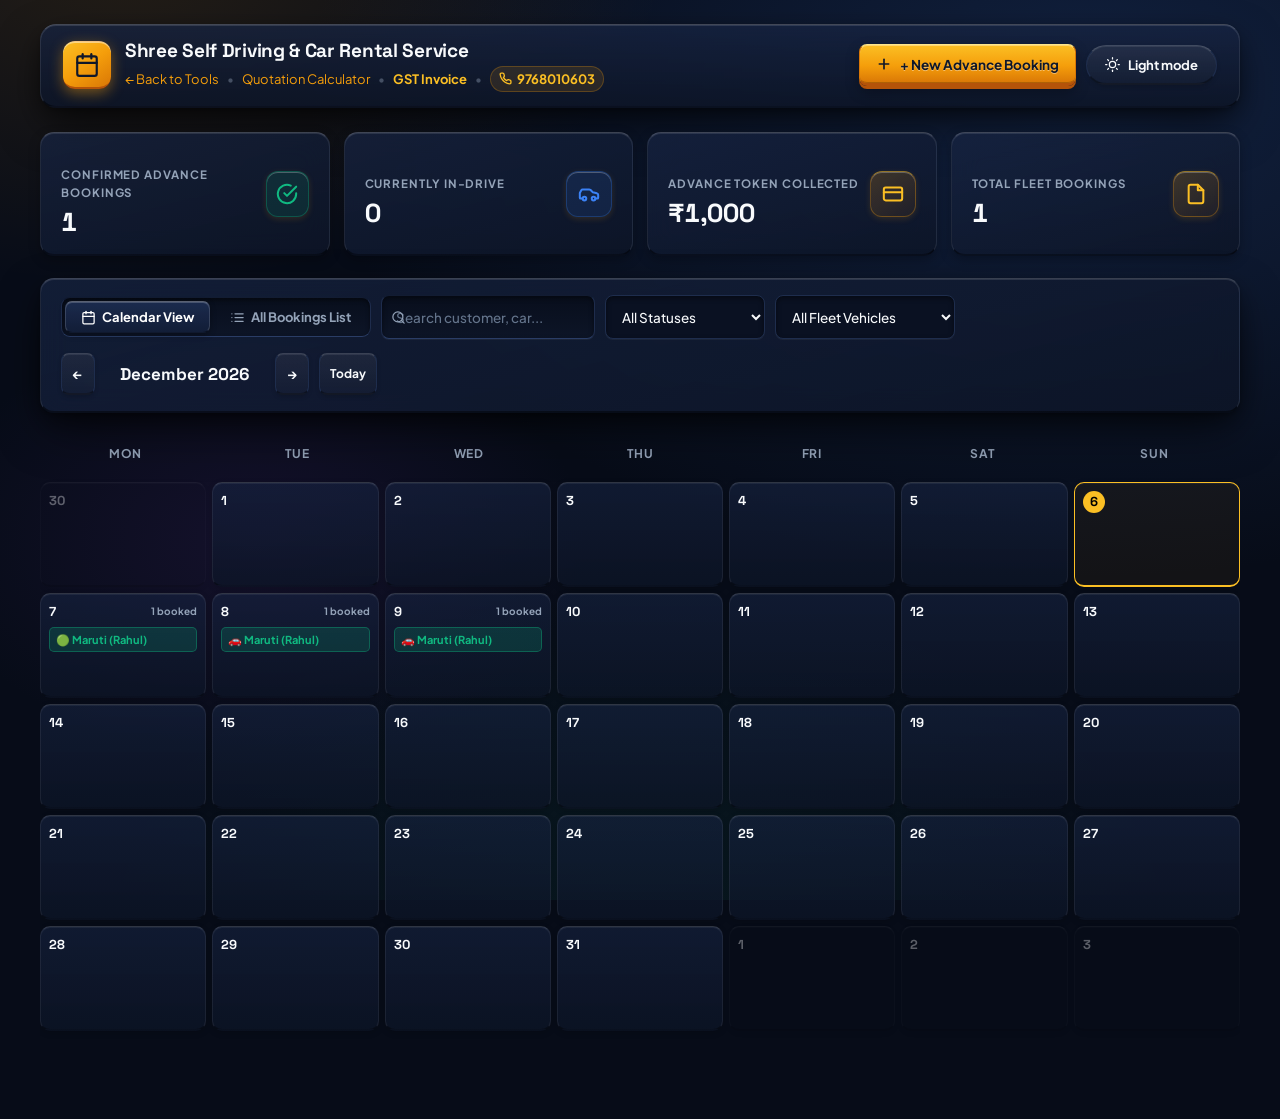
==== commit 957eb9cc: "Auto-sync: update project files (2026-11-17 08:56:29)" ====
--- a/calendar/index.html
+++ b/calendar/index.html
@@ -172,6 +172,10 @@
   display: flex;
   flex-direction: column;
   gap: 8px;
+  overflow-x: auto;
+  -webkit-overflow-scrolling: touch;
+  max-width: 100%;
+  padding-bottom: 8px;
 }
 .cal-weekdays {
   display: grid;
@@ -183,11 +187,13 @@
   color: var(--text-muted);
   text-transform: uppercase;
   letter-spacing: 0.05em;
+  min-width: 520px;
 }
 .cal-grid {
   display: grid;
   grid-template-columns: repeat(7, 1fr);
   gap: 6px;
+  min-width: 520px;
 }
 .cal-day {
   min-height: 105px;
@@ -798,107 +804,193 @@
 <!-- ================= MODAL: ADD / EDIT ADVANCE BOOKING ================= -->
 <div id="modalBooking" class="modal-backdrop" style="display:none;" role="dialog" aria-modal="true" aria-labelledby="modalBookingTitle">
   <div class="modal-box card" style="max-width:620px;">
-    <div style="display:flex; justify-content:space-between; align-items:center; margin-bottom:18px;">
+    <div class="modal-header">
       <h3 id="modalBookingTitle" style="font-family:var(--font-display); font-size:20px; font-weight:800; color:var(--text-main); margin:0;">
         New Advance Booking
       </h3>
-      <button type="button" class="btn ghost btn-icon" id="btnCloseBookingModal">&times;</button>
+      <button type="button" class="btn ghost btn-icon" id="btnCloseBookingModal" aria-label="Close dialog">&times;</button>
     </div>
 
-    <form id="formBooking" autocomplete="off">
+    <form id="formBooking" autocomplete="off" style="display:flex; flex-direction:column; flex:1 1 auto; overflow:hidden;">
       <input type="hidden" id="bId" value="">
 
-      <!-- Section: Customer -->
-      <div class="grid2">
+      <div class="modal-body">
+        <!-- Section: Customer -->
+        <div class="grid2">
+          <div class="field">
+            <label for="bCustomerName">Customer Name *</label>
+            <input type="text" id="bCustomerName" required placeholder="e.g. Rahul Sharma">
+          </div>
+          <div class="field">
+            <label for="bCustomerPhone">WhatsApp Number *</label>
+            <input type="tel" id="bCustomerPhone" required placeholder="e.g. 9876543210 (10 digits)">
+          </div>
+        </div>
+
+        <!-- Section: Vehicle -->
+        <div class="grid2">
+          <div class="field">
+            <div style="display:flex; justify-content:space-between; align-items:center; margin-bottom:6px;">
+              <label for="bVehicleSelect" style="margin:0;">Select Fleet Vehicle</label>
+              <button type="button" id="btnCalAddVehicle" class="btn ghost" style="padding:2px 8px; font-size:11.5px; height:auto; min-height:26px; color:var(--accent-gold); border-color:rgba(245,158,11,0.35);" title="Add New Vehicle to Fleet">
+                + Add Vehicle
+              </button>
+            </div>
+            <select id="bVehicleSelect">
+              <option value="">-- Choose from Presets or Type Below --</option>
+            </select>
+          </div>
+          <div class="field">
+            <label for="bVehicleName">Vehicle Name *</label>
+            <input type="text" id="bVehicleName" required placeholder="e.g. Swift VXi / WagonR / Ertiga">
+          </div>
+        </div>
+
+        <!-- Section: Dates & Times -->
+        <div class="grid2">
+          <div class="field">
+            <label for="bPickupDate">Pickup Date &amp; Time *</label>
+            <div style="display:flex; gap:6px;">
+              <input type="date" id="bPickupDate" required style="flex:1;">
+              <input type="time" id="bPickupTime" value="10:00" style="width:110px;">
+            </div>
+          </div>
+          <div class="field">
+            <label for="bReturnDate">Return Date &amp; Time *</label>
+            <div style="display:flex; gap:6px;">
+              <input type="date" id="bReturnDate" required style="flex:1;">
+              <input type="time" id="bReturnTime" value="20:00" style="width:110px;">
+            </div>
+          </div>
+        </div>
+
+        <!-- Live Vehicle Conflict Alert -->
+        <div id="bConflictAlert" class="conflict-alert" role="alert">
+          <svg viewBox="0 0 24 24" width="18" height="18" fill="none" stroke="currentColor" stroke-width="2"><path d="m21.73 18-8-14a2 2 0 0 0-3.48 0l-8 14A2 2 0 0 0 4 21h16a2 2 0 0 0 1.73-3Z"/><line x1="12" y1="9" x2="12" y2="13"/><line x1="12" y1="17" x2="12.01" y2="17"/></svg>
+          <span id="bConflictText">Warning: This vehicle is already booked for overlapping dates!</span>
+        </div>
+
+        <!-- Section: Financials -->
+        <div class="grid2" style="margin-top:12px;">
+          <div class="field">
+            <label for="bTotalAmount">Total Estimated Rental (₹)</label>
+            <input type="number" id="bTotalAmount" placeholder="e.g. 6000" min="0">
+          </div>
+          <div class="field">
+            <label for="bTokenAmount">Advance Token Paid (₹)</label>
+            <input type="number" id="bTokenAmount" placeholder="e.g. 1000" min="0">
+          </div>
+        </div>
+
+        <div class="grid2">
+          <div class="field">
+            <label for="bBalanceAmount">Balance Due at Handover (₹)</label>
+            <input type="text" id="bBalanceAmount" readonly style="font-weight:700; color:var(--emerald); cursor:not-allowed;" value="₹0">
+          </div>
+          <div class="field">
+            <label for="bStatus">Booking Status</label>
+            <select id="bStatus">
+              <option value="confirmed">Confirmed / Advance Paid</option>
+              <option value="active">Active / In-Drive (Picked Up)</option>
+              <option value="completed">Completed / Returned</option>
+              <option value="cancelled">Cancelled</option>
+            </select>
+          </div>
+        </div>
+
         <div class="field">
-          <label for="bCustomerName">Customer Name *</label>
-          <input type="text" id="bCustomerName" required placeholder="e.g. Rahul Sharma">
-        </div>
-        <div class="field">
-          <label for="bCustomerPhone">WhatsApp Number *</label>
-          <input type="tel" id="bCustomerPhone" required placeholder="e.g. 9876543210 (10 digits)">
+          <label for="bLocation">📍 Car Delivery Location</label>
+          <input type="text" id="bLocation" list="bLocationList" placeholder="e.g. Panvel Station / Khanda Colony / Client Doorstep (or Office Pickup)">
+          <datalist id="bLocationList"></datalist>
         </div>
       </div>
 
-      <!-- Section: Vehicle -->
-      <div class="grid2">
-        <div class="field">
-          <label for="bVehicleSelect">Select Fleet Vehicle</label>
-          <select id="bVehicleSelect">
-            <option value="">-- Choose from Presets or Type Below --</option>
-          </select>
-        </div>
-        <div class="field">
-          <label for="bVehicleName">Vehicle Name *</label>
-          <input type="text" id="bVehicleName" required placeholder="e.g. Swift VXi / WagonR / Ertiga">
-        </div>
-      </div>
-
-      <!-- Section: Dates & Times -->
-      <div class="grid2">
-        <div class="field">
-          <label for="bPickupDate">Pickup Date &amp; Time *</label>
-          <div style="display:flex; gap:6px;">
-            <input type="date" id="bPickupDate" required style="flex:1;">
-            <input type="time" id="bPickupTime" value="10:00" style="width:110px;">
-          </div>
-        </div>
-        <div class="field">
-          <label for="bReturnDate">Return Date &amp; Time *</label>
-          <div style="display:flex; gap:6px;">
-            <input type="date" id="bReturnDate" required style="flex:1;">
-            <input type="time" id="bReturnTime" value="20:00" style="width:110px;">
-          </div>
-        </div>
-      </div>
-
-      <!-- Live Vehicle Conflict Alert -->
-      <div id="bConflictAlert" class="conflict-alert" role="alert">
-        <svg viewBox="0 0 24 24" width="18" height="18" fill="none" stroke="currentColor" stroke-width="2"><path d="m21.73 18-8-14a2 2 0 0 0-3.48 0l-8 14A2 2 0 0 0 4 21h16a2 2 0 0 0 1.73-3Z"/><line x1="12" y1="9" x2="12" y2="13"/><line x1="12" y1="17" x2="12.01" y2="17"/></svg>
-        <span id="bConflictText">Warning: This vehicle is already booked for overlapping dates!</span>
-      </div>
-
-      <!-- Section: Financials -->
-      <div class="grid2" style="margin-top:12px;">
-        <div class="field">
-          <label for="bTotalAmount">Total Estimated Rental (₹)</label>
-          <input type="number" id="bTotalAmount" placeholder="e.g. 6000" min="0">
-        </div>
-        <div class="field">
-          <label for="bTokenAmount">Advance Token Paid (₹)</label>
-          <input type="number" id="bTokenAmount" placeholder="e.g. 1000" min="0">
-        </div>
-      </div>
-
-      <div class="grid2">
-        <div class="field">
-          <label for="bBalanceAmount">Balance Due at Handover (₹)</label>
-          <input type="text" id="bBalanceAmount" readonly style="font-weight:700; color:var(--emerald); cursor:not-allowed;" value="₹0">
-        </div>
-        <div class="field">
-          <label for="bStatus">Booking Status</label>
-          <select id="bStatus">
-            <option value="confirmed">Confirmed / Advance Paid</option>
-            <option value="active">Active / In-Drive (Picked Up)</option>
-            <option value="completed">Completed / Returned</option>
-            <option value="cancelled">Cancelled</option>
-          </select>
-        </div>
-      </div>
-
-      <div class="field">
-        <label for="bLocation">📍 Car Delivery Location</label>
-        <input type="text" id="bLocation" list="bLocationList" placeholder="e.g. Panvel Station / Khanda Colony / Client Doorstep (or Office Pickup)">
-        <datalist id="bLocationList"></datalist>
-      </div>
-
-      <div style="display:flex; justify-content:flex-end; gap:10px; margin-top:18px;">
-        <button type="button" class="btn ghost" id="btnCancelBooking">Cancel</button>
-        <button type="button" class="btn primary" id="btnSaveBooking" style="padding:10px 22px; font-weight:700;">
+      <div class="modal-footer">
+        <button type="button" class="btn ghost" id="btnCancelBooking" style="min-height:42px;">Cancel</button>
+        <button type="button" class="btn primary" id="btnSaveBooking" style="min-height:42px; padding:10px 22px; font-weight:700;">
           Save Booking
         </button>
       </div>
     </form>
+  </div>
+</div>
+
+<!-- ================= MODAL: ADD NEW VEHICLE TO FLEET ================= -->
+<div id="modalAddVehicle" class="modal-backdrop" style="display:none; z-index:1100;" role="dialog" aria-modal="true" aria-labelledby="modalAddVehTitle">
+  <div class="modal-box card">
+    <div class="modal-header">
+      <h3 id="modalAddVehTitle" style="margin:0; font-family:var(--font-display); font-size:18px; font-weight:800; display:flex; align-items:center; gap:8px;">
+        <svg viewBox="0 0 24 24" width="18" height="18" fill="none" stroke="currentColor" stroke-width="2.5" stroke-linecap="round" stroke-linejoin="round" aria-hidden="true"><line x1="12" y1="5" x2="12" y2="19"/><line x1="5" y1="12" x2="19" y2="12"/></svg>
+        Add New Vehicle to Fleet
+      </h3>
+      <button type="button" id="btnCloseAddVehModal" style="background:none; border:none; color:var(--text-muted); font-size:24px; cursor:pointer; line-height:1; padding:4px;" aria-label="Close dialog">&times;</button>
+    </div>
+    <div class="modal-body">
+      <div class="grid2">
+        <div class="field">
+          <label for="newVehName">Vehicle Name &amp; Model *</label>
+          <input type="text" id="newVehName" placeholder="e.g. Maruti Suzuki Swift VXI 2024">
+        </div>
+        <div class="field">
+          <label for="newVehReg">Registration No. / Plate</label>
+          <input type="text" id="newVehReg" placeholder="e.g. MH 46 BV 1007">
+        </div>
+      </div>
+      <div class="grid2">
+        <div class="field">
+          <label for="newVehFuel">Fuel type</label>
+          <input type="text" id="newVehFuel" placeholder="e.g. Petrol / Diesel / CNG" value="Petrol">
+        </div>
+        <div class="field">
+          <label for="newVehSeats">Seating capacity</label>
+          <input type="text" id="newVehSeats" placeholder="e.g. 5 Seater" value="5 Seater">
+        </div>
+      </div>
+      <div class="grid2">
+        <div class="field">
+          <label for="newVehRate">Rate per day (₹) *</label>
+          <input type="number" id="newVehRate" min="0" placeholder="e.g. 1800" value="1800">
+        </div>
+        <div class="field">
+          <label for="newVehExtraHour">Extra hour rate (₹)</label>
+          <input type="number" id="newVehExtraHour" min="0" placeholder="e.g. 100" value="100">
+        </div>
+      </div>
+      <div class="grid2">
+        <div class="field">
+          <label for="newVehKM">Included KM per day (Default 300 km)</label>
+          <input type="number" id="newVehKM" min="0" placeholder="e.g. 300" value="300">
+        </div>
+        <div class="field">
+          <label for="newVehExtraKM">Extra KM rate (₹ / km)</label>
+          <input type="number" id="newVehExtraKM" min="0" placeholder="e.g. 8" value="8">
+        </div>
+      </div>
+      <div class="grid2">
+        <div class="field">
+          <label for="newVehToken">Token received (₹)</label>
+          <input type="number" id="newVehToken" min="0" placeholder="e.g. 1000" value="1000">
+        </div>
+        <div class="field">
+          <label for="newVehDeposit">Refundable deposit (₹)</label>
+          <input type="number" id="newVehDeposit" min="0" placeholder="e.g. 4000" value="4000">
+        </div>
+      </div>
+      <div class="grid2">
+        <div class="field">
+          <label for="newVehDelivery">Delivery charges (₹)</label>
+          <input type="number" id="newVehDelivery" min="0" placeholder="e.g. 300" value="0">
+        </div>
+        <div class="field">
+          <label for="newVehWashing">Car washing charges (₹)</label>
+          <input type="number" id="newVehWashing" min="0" placeholder="e.g. 200" value="0">
+        </div>
+      </div>
+    </div>
+    <div class="modal-footer">
+      <button type="button" class="btn ghost" id="btnCancelAddVehicle" style="min-height:42px;">Cancel</button>
+      <button type="button" class="btn primary" id="btnConfirmAddVehicle" style="min-height:42px; font-weight:700;">Add Vehicle</button>
+    </div>
   </div>
 </div>
 
@@ -917,6 +1009,43 @@
       return { '&': '&amp;', '<': '&lt;', '>': '&gt;', '"': '&quot;', "'": '&#39;' }[c];
     });
   };
+
+  function addTouchClick(element, handler) {
+    if (!element) return;
+    var startX = 0, startY = 0, hasMoved = false, lastTrigger = 0;
+    element.addEventListener('touchstart', function (e) {
+      if (e.touches && e.touches.length === 1) {
+        startX = e.touches[0].clientX;
+        startY = e.touches[0].clientY;
+        hasMoved = false;
+      }
+    }, { passive: true });
+
+    element.addEventListener('touchmove', function (e) {
+      if (e.touches && e.touches.length === 1) {
+        var dx = Math.abs(e.touches[0].clientX - startX);
+        var dy = Math.abs(e.touches[0].clientY - startY);
+        if (dx > 10 || dy > 10) hasMoved = true;
+      }
+    }, { passive: true });
+
+    element.addEventListener('touchend', function (e) {
+      if (!hasMoved) {
+        var now = Date.now();
+        if (now - lastTrigger < 350) return;
+        lastTrigger = now;
+        e.preventDefault();
+        handler.call(element, e);
+      }
+    }, { passive: false });
+
+    element.addEventListener('click', function (e) {
+      var now = Date.now();
+      if (now - lastTrigger < 350) return;
+      lastTrigger = now;
+      handler.call(element, e);
+    });
+  }
 
   var currentYear = new Date().getFullYear();
   var currentMonth = new Date().getMonth(); // 0-indexed
@@ -1031,7 +1160,7 @@
   }
 
   /* Populate Vehicle Dropdown in Modal and Filter Bar */
-  function populateVehicleSelect() {
+  function populateVehicleSelect(selectedId) {
     var list = loadVehicles();
     var sel = $('bVehicleSelect');
     if (sel) {
@@ -1040,8 +1169,15 @@
         var opt = document.createElement('option');
         opt.value = v.id;
         opt.textContent = v.name + (v.fuel ? ' (' + v.fuel + ')' : '') + (v.ratePerDay ? ' - ₹' + v.ratePerDay + '/day' : '') + (v.regNo ? ' [' + v.regNo + ']' : '');
+        if (selectedId && (v.id === selectedId || v.name === selectedId)) opt.selected = true;
         sel.appendChild(opt);
       });
+      var addOpt = document.createElement('option');
+      addOpt.value = '__add_new_vehicle__';
+      addOpt.textContent = '➕ + Add New Vehicle to Fleet...';
+      addOpt.style.fontWeight = 'bold';
+      addOpt.style.color = 'var(--accent-gold)';
+      sel.appendChild(addOpt);
     }
 
     var filterVeh = $('filterVehicle');
@@ -1058,6 +1194,10 @@
 
   $('bVehicleSelect').addEventListener('change', function () {
     var idOrName = this.value;
+    if (idOrName === '__add_new_vehicle__') {
+      openAddVehicleModal();
+      return;
+    }
     if (idOrName) {
       var v = findVehicleHelper(idOrName);
       if (v) {
@@ -1514,6 +1654,10 @@
     $('bReturnDate').value = next.toISOString().split('T')[0];
     $('bReturnTime').value = '20:00';
 
+    $('bTokenAmount').value = '1000';
+    $('bTotalAmount').value = '';
+    $('bLocation').value = 'Office / Self Pickup';
+
     updateBalanceDisplay();
     $('modalBooking').style.display = 'flex';
   }
@@ -1531,7 +1675,7 @@
     $('bReturnDate').value = b.returnDate || '';
     $('bReturnTime').value = b.returnTime || '20:00';
     $('bTotalAmount').value = b.totalAmount || '';
-    $('bTokenAmount').value = b.tokenAmount || '';
+    $('bTokenAmount').value = b.tokenAmount != null ? b.tokenAmount : '';
     $('bStatus').value = b.status || 'confirmed';
     $('bLocation').value = b.location || '';
     $('bConflictAlert').classList.remove('show');
@@ -1544,19 +1688,145 @@
     $('modalBooking').style.display = 'none';
   }
 
-  $('btnOpenNewBooking').addEventListener('click', function () { openAddModal(); });
-  $('btnCloseBookingModal').addEventListener('click', closeModal);
-  $('btnCancelBooking').addEventListener('click', closeModal);
+  /* Modal Handlers for Add Vehicle to Fleet */
+  function openAddVehicleModal() {
+    $('newVehName').value = '';
+    if ($('newVehReg')) $('newVehReg').value = '';
+    $('newVehFuel').value = 'Petrol';
+    $('newVehSeats').value = '5 Seater';
+    $('newVehRate').value = '1800';
+    $('newVehExtraHour').value = '100';
+    $('newVehKM').value = '300';
+    $('newVehExtraKM').value = '8';
+    $('newVehToken').value = '1000';
+    $('newVehDeposit').value = '4000';
+    $('newVehDelivery').value = '0';
+    $('newVehWashing').value = '0';
+    $('modalAddVehicle').style.display = 'flex';
+    if (!('ontouchstart' in window) && window.innerWidth > 768) {
+      setTimeout(function () { $('newVehName').focus(); }, 100);
+    }
+  }
+
+  function closeAddVehicleModal() {
+    $('modalAddVehicle').style.display = 'none';
+    if ($('bVehicleSelect') && $('bVehicleSelect').value === '__add_new_vehicle__') {
+      $('bVehicleSelect').value = '';
+    }
+  }
+
+  var isSubmittingCalVeh = false;
+  function handleConfirmAddCalVehicle(e) {
+    if (e && e.preventDefault) e.preventDefault();
+    if (isSubmittingCalVeh) return;
+
+    var name = ($('newVehName').value || '').trim();
+    if (!name) {
+      alert('Please enter a vehicle name.');
+      $('newVehName').focus();
+      return;
+    }
+    var rateVal = ($('newVehRate').value || '').trim();
+    if (!rateVal || isNaN(parseFloat(rateVal)) || parseFloat(rateVal) <= 0) {
+      alert('Please enter a valid rate per day.');
+      $('newVehRate').focus();
+      return;
+    }
+
+    isSubmittingCalVeh = true;
+    var confirmBtn = $('btnConfirmAddVehicle');
+    if (confirmBtn) confirmBtn.disabled = true;
+
+    try {
+      var newVehData = {
+        name: name,
+        regNo: ($('newVehReg') ? $('newVehReg').value : '') || '',
+        fuel: ($('newVehFuel').value || 'Petrol').trim(),
+        seats: ($('newVehSeats').value || '5 Seater').trim(),
+        ratePerDay: rateVal,
+        extraHourRate: ($('newVehExtraHour').value || '100').trim(),
+        kmPerDay: ($('newVehKM').value || '300').trim(),
+        includedKM: '',
+        extraKMRate: ($('newVehExtraKM').value || '8').trim(),
+        token: ($('newVehToken').value || '1000').trim(),
+        deposit: ($('newVehDeposit').value || '4000').trim(),
+        deliveryCharges: ($('newVehDelivery').value || '0').trim(),
+        washingCharges: ($('newVehWashing').value || '0').trim()
+      };
+
+      var saved = null;
+      if (window.RentalCalc && typeof window.RentalCalc.addVehicle === 'function') {
+        try {
+          saved = window.RentalCalc.addVehicle(newVehData);
+        } catch (err) {
+          console.warn('RentalCalc.addVehicle error:', err);
+        }
+      }
+      var newId = (saved && saved.id) ? saved.id : ('veh_' + Date.now());
+
+      if (!saved) {
+        newVehData.id = newId;
+        var list = loadVehicles();
+        list.push(newVehData);
+        saveVehicles(list);
+        saved = newVehData;
+      }
+
+      closeAddVehicleModal();
+      populateVehicleSelect(newId);
+      if ($('bVehicleSelect')) $('bVehicleSelect').value = newId;
+      $('bVehicleName').value = saved.name;
+      if (saved.token && !val('bTokenAmount')) {
+        $('bTokenAmount').value = saved.token;
+      }
+      var p = val('bPickupDate');
+      var r = val('bReturnDate');
+      if (p && r && saved.ratePerDay) {
+        var d1 = new Date(p);
+        var d2 = new Date(r);
+        var diff = d2.getTime() - d1.getTime();
+        var days = Math.max(1, Math.round(diff / (1000 * 60 * 60 * 24)));
+        $('bTotalAmount').value = days * Number(saved.ratePerDay);
+      }
+      updateBalanceDisplay();
+      checkConflict();
+    } catch (saveVehErr) {
+      console.error('Error adding vehicle to fleet:', saveVehErr);
+      alert('Error adding vehicle: ' + (saveVehErr.message || 'Unknown error'));
+    } finally {
+      isSubmittingCalVeh = false;
+      if (confirmBtn) confirmBtn.disabled = false;
+    }
+  }
+
+  addTouchClick($('btnOpenNewBooking'), function () { openAddModal(); });
+  addTouchClick($('btnCloseBookingModal'), closeModal);
+  addTouchClick($('btnCancelBooking'), closeModal);
+
+  addTouchClick($('btnCalAddVehicle'), openAddVehicleModal);
+  addTouchClick($('btnCloseAddVehModal'), closeAddVehicleModal);
+  addTouchClick($('btnCancelAddVehicle'), closeAddVehicleModal);
+  addTouchClick($('btnConfirmAddVehicle'), handleConfirmAddCalVehicle);
+
+  $('modalAddVehicle').addEventListener('click', function (e) {
+    if (e.target === this) closeAddVehicleModal();
+  });
 
   document.addEventListener('keydown', function (e) {
-    if (e.key === 'Escape' && $('modalBooking').style.display === 'flex') {
-      closeModal();
+    if (e.key === 'Escape') {
+      if ($('modalAddVehicle') && $('modalAddVehicle').style.display === 'flex') {
+        closeAddVehicleModal();
+      } else if ($('modalBooking') && $('modalBooking').style.display === 'flex') {
+        closeModal();
+      }
     }
   });
 
-  /* Save Booking Form */
-  $('formBooking').addEventListener('submit', function (e) {
-    e.preventDefault();
+  /* Save Booking Handler */
+  var isSavingBooking = false;
+  function handleSaveBooking(e) {
+    if (e && e.preventDefault) e.preventDefault();
+    if (isSavingBooking) return;
 
     var name = val('bCustomerName');
     var phone = val('bCustomerPhone');
@@ -1576,47 +1846,78 @@
       return;
     }
 
-    var id = val('bId');
-    var bookings = loadBookings();
-
-    var bookingData = {
-      id: id || ('bk-' + Date.now()),
-      customerName: name,
-      customerPhone: phone,
-      vehicleName: veh,
-      pickupDate: pDate,
-      pickupTime: val('bPickupTime') || '10:00',
-      returnDate: rDate,
-      returnTime: val('bReturnTime') || '20:00',
-      totalAmount: total,
-      tokenAmount: token,
-      status: val('bStatus') || 'confirmed',
-      location: val('bLocation') || 'Office / Self Pickup',
-      updatedAt: new Date().toISOString()
-    };
-
-    var loc = (val('bLocation') || '').trim();
-    if (loc && RentalCalc && RentalCalc.addDeliveryPoint) {
-      RentalCalc.addDeliveryPoint(loc);
-    }
-
-    if (id) {
-      var idx = bookings.findIndex(function (b) { return b.id === id; });
-      if (idx !== -1) bookings[idx] = bookingData;
-    } else {
-      bookingData.createdAt = new Date().toISOString();
-      bookings.push(bookingData);
-    }
-
-    saveBookings(bookings);
-    closeModal();
-    refresh();
-
-    // Ask to send confirmation to WhatsApp
-    if (!id && confirm('Advance booking saved! Do you want to send booking confirmation & token receipt to customer on WhatsApp?')) {
-      sendWhatsAppConfirmation(bookingData);
-    }
-  });
+    isSavingBooking = true;
+    try {
+      var id = val('bId');
+      var bookings = loadBookings();
+
+      var bookingData = {
+        id: id || ('bk-' + Date.now()),
+        customerName: name,
+        customerPhone: phone,
+        vehicleName: veh,
+        pickupDate: pDate,
+        pickupTime: val('bPickupTime') || '10:00',
+        returnDate: rDate,
+        returnTime: val('bReturnTime') || '20:00',
+        totalAmount: total,
+        tokenAmount: token,
+        status: val('bStatus') || 'confirmed',
+        location: val('bLocation') || 'Office / Self Pickup',
+        updatedAt: new Date().toISOString()
+      };
+
+      var loc = (val('bLocation') || '').trim();
+      if (loc && window.RentalCalc && typeof window.RentalCalc.addDeliveryPoint === 'function') {
+        try {
+          window.RentalCalc.addDeliveryPoint(loc);
+        } catch (err) {}
+      }
+
+      // Auto-save vehicle to fleet if it doesn't already exist
+      if (veh && !findVehicleHelper(veh) && window.RentalCalc && typeof window.RentalCalc.addVehicle === 'function') {
+        try {
+          window.RentalCalc.addVehicle({
+            name: veh,
+            ratePerDay: total ? String(total) : '2000',
+            token: token ? String(token) : '1000'
+          });
+          populateVehicleSelect();
+        } catch (autoVehErr) {}
+      }
+
+      if (id) {
+        var idx = bookings.findIndex(function (b) { return b.id === id; });
+        if (idx !== -1) bookings[idx] = bookingData;
+      } else {
+        bookingData.createdAt = new Date().toISOString();
+        bookings.push(bookingData);
+      }
+
+      saveBookings(bookings);
+      closeModal();
+      refresh();
+
+      // Ask to send confirmation to WhatsApp
+      if (!id) {
+        setTimeout(function () {
+          if (confirm('✅ Advance booking saved successfully!\n\nDo you want to send booking confirmation & token receipt to customer on WhatsApp?')) {
+            sendWhatsAppConfirmation(bookingData);
+          }
+        }, 50);
+      }
+    } catch (saveErr) {
+      console.error('Error saving booking:', saveErr);
+      alert('Error saving booking: ' + (saveErr.message || 'Unknown error'));
+    } finally {
+      setTimeout(function () {
+        isSavingBooking = false;
+      }, 300);
+    }
+  }
+
+  addTouchClick($('btnSaveBooking'), handleSaveBooking);
+  $('formBooking').addEventListener('submit', handleSaveBooking);
 
   /* View switcher tabs */
   $('tabCalendar').addEventListener('click', function () {
@@ -1676,7 +1977,7 @@
         if (cName) $('bCustomerName').value = cName;
         if (p.get('customerPhone')) $('bCustomerPhone').value = p.get('customerPhone');
         if (vName) {
-          var v = RentalCalc.findVehicle(vName);
+          var v = findVehicleHelper(vName);
           if (v) {
             $('bVehicleSelect').value = v.id;
             $('bVehicleName').value = v.name;
--- a/styles.css
+++ b/styles.css
@@ -228,6 +228,7 @@
   margin: 0;
   padding: 0;
   scroll-behavior: smooth;
+  overflow-x: hidden;
 }
 
 body {
@@ -410,6 +411,8 @@
   transition: all 0.15s cubic-bezier(0.16, 1, 0.3, 1);
   box-shadow: var(--shadow-3d-btn);
   user-select: none;
+  touch-action: manipulation;
+  -webkit-tap-highlight-color: transparent;
 }
 
 .btn:hover {
@@ -1979,16 +1982,17 @@
 
 .modal-backdrop {
   position: fixed;
-  top: 0;
-  left: 0;
+  inset: 0;
   width: 100%;
   height: 100%;
-  background: rgba(0, 0, 0, 0.7);
+  background: rgba(0, 0, 0, 0.75);
   display: flex;
   align-items: center;
   justify-content: center;
   z-index: 1000;
   padding: 16px;
+  overflow-y: auto;
+  -webkit-overflow-scrolling: touch;
   backdrop-filter: blur(6px);
   -webkit-backdrop-filter: blur(6px);
   animation: modalFadeIn 0.2s cubic-bezier(0.16, 1, 0.3, 1);
@@ -1996,13 +2000,75 @@
 
 .modal-box {
   width: 100%;
-  max-width: 500px;
-  padding: 28px;
+  max-width: 540px;
   max-height: 90vh;
-  overflow-y: auto;
+  max-height: 90dvh;
+  display: flex;
+  flex-direction: column;
+  padding: 0;
+  overflow: hidden;
   border-radius: var(--radius-lg);
   box-shadow: 0 25px 50px -12px rgba(0, 0, 0, 0.5);
   border: 1px solid var(--border);
+  background: var(--surface-raised, #0f172a);
+}
+
+.modal-header {
+  padding: 18px 22px;
+  border-bottom: 1px solid var(--border);
+  display: flex;
+  justify-content: space-between;
+  align-items: center;
+  flex-shrink: 0;
+}
+
+.modal-body {
+  padding: 20px 22px;
+  overflow-y: auto;
+  -webkit-overflow-scrolling: touch;
+  flex: 1 1 auto;
+}
+
+.modal-footer {
+  padding: 14px 22px;
+  border-top: 1px solid var(--border);
+  display: flex;
+  justify-content: flex-end;
+  gap: 10px;
+  flex-shrink: 0;
+  background: inherit;
+}
+
+@media (max-width: 640px) {
+  .modal-backdrop {
+    padding: 8px;
+    align-items: flex-end;
+  }
+  .modal-box {
+    max-height: 94dvh;
+    border-bottom-left-radius: 0;
+    border-bottom-right-radius: 0;
+  }
+  .modal-header {
+    padding: 14px 18px;
+  }
+  .modal-body {
+    padding: 16px 18px;
+  }
+  .modal-footer {
+    padding: 12px 18px;
+  }
+}
+
+[data-theme="light"] .modal-box {
+  background: #ffffff !important;
+  border-color: #cbd5e1 !important;
+  box-shadow: 0 25px 50px -12px rgba(15, 23, 42, 0.25) !important;
+}
+[data-theme="light"] .modal-header,
+[data-theme="light"] .modal-footer {
+  border-color: #e2e8f0 !important;
+  background: #ffffff !important;
 }
 
 @keyframes modalFadeIn {
